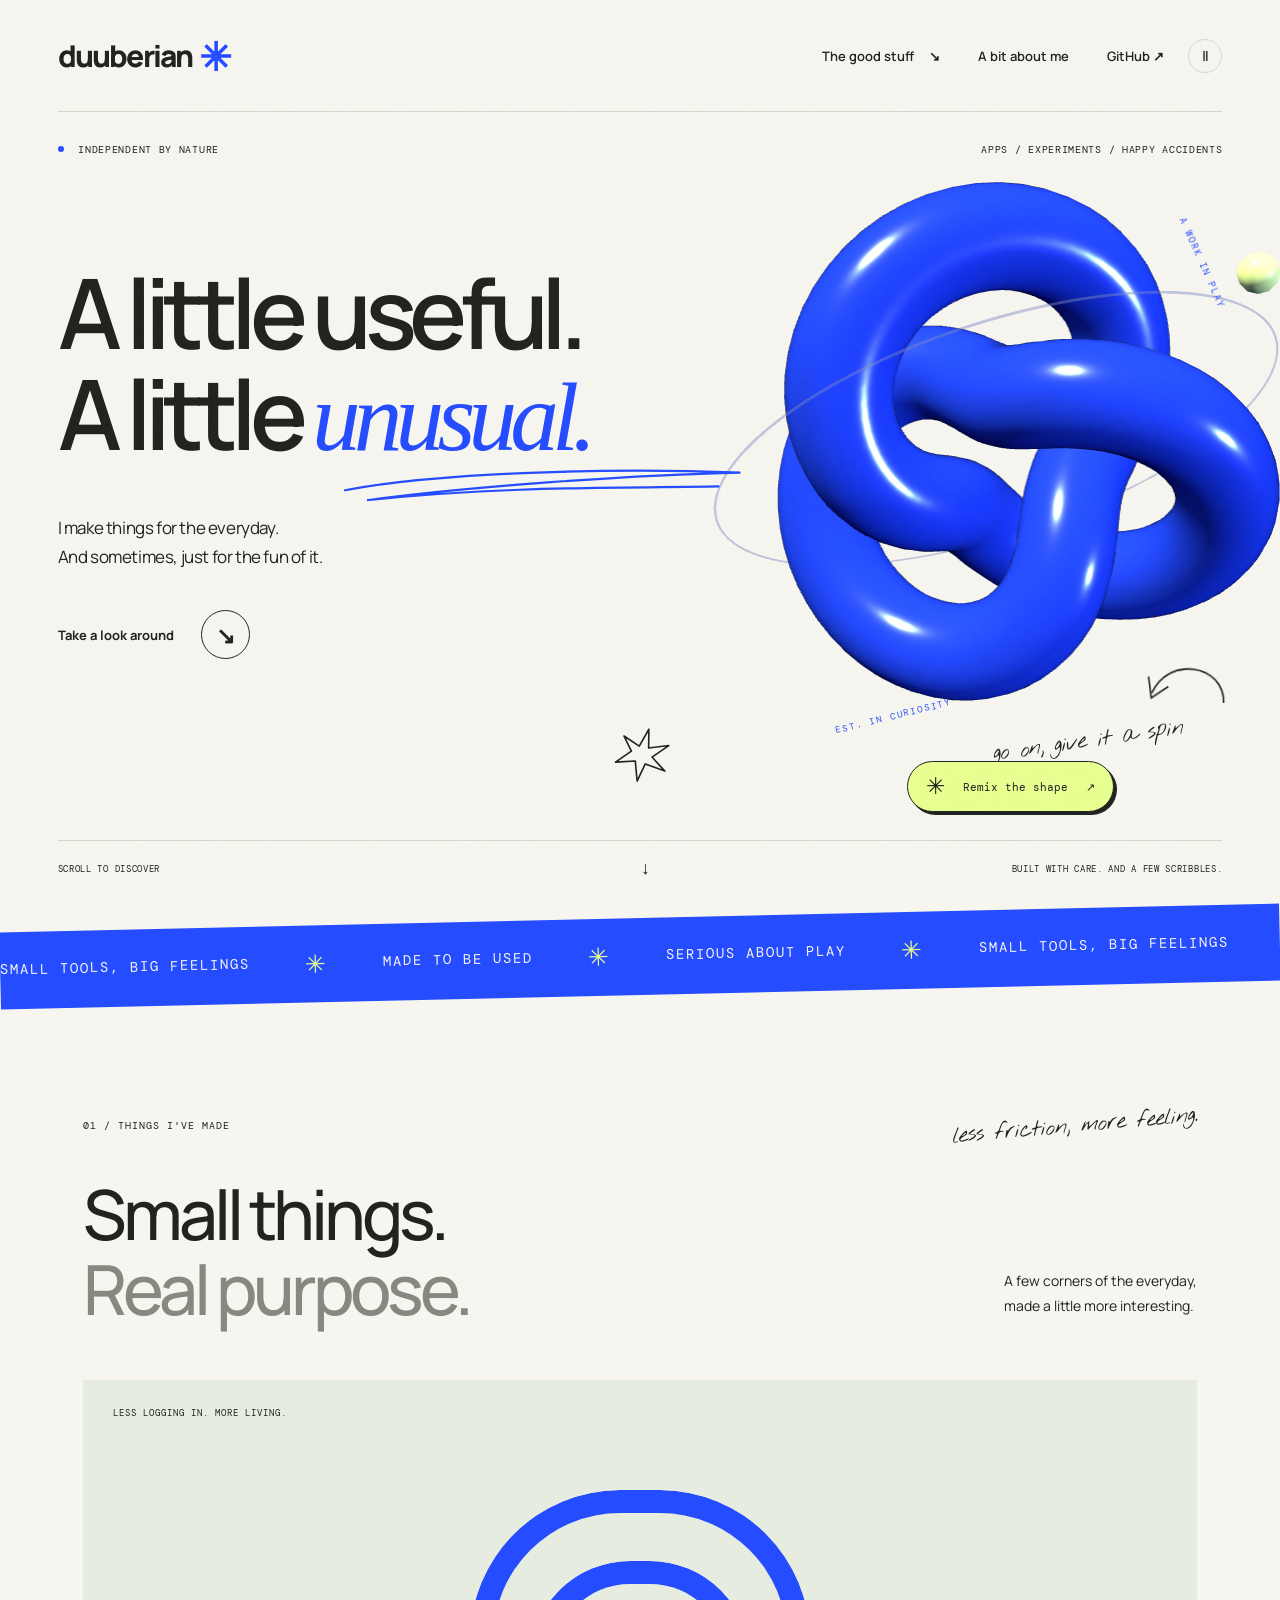
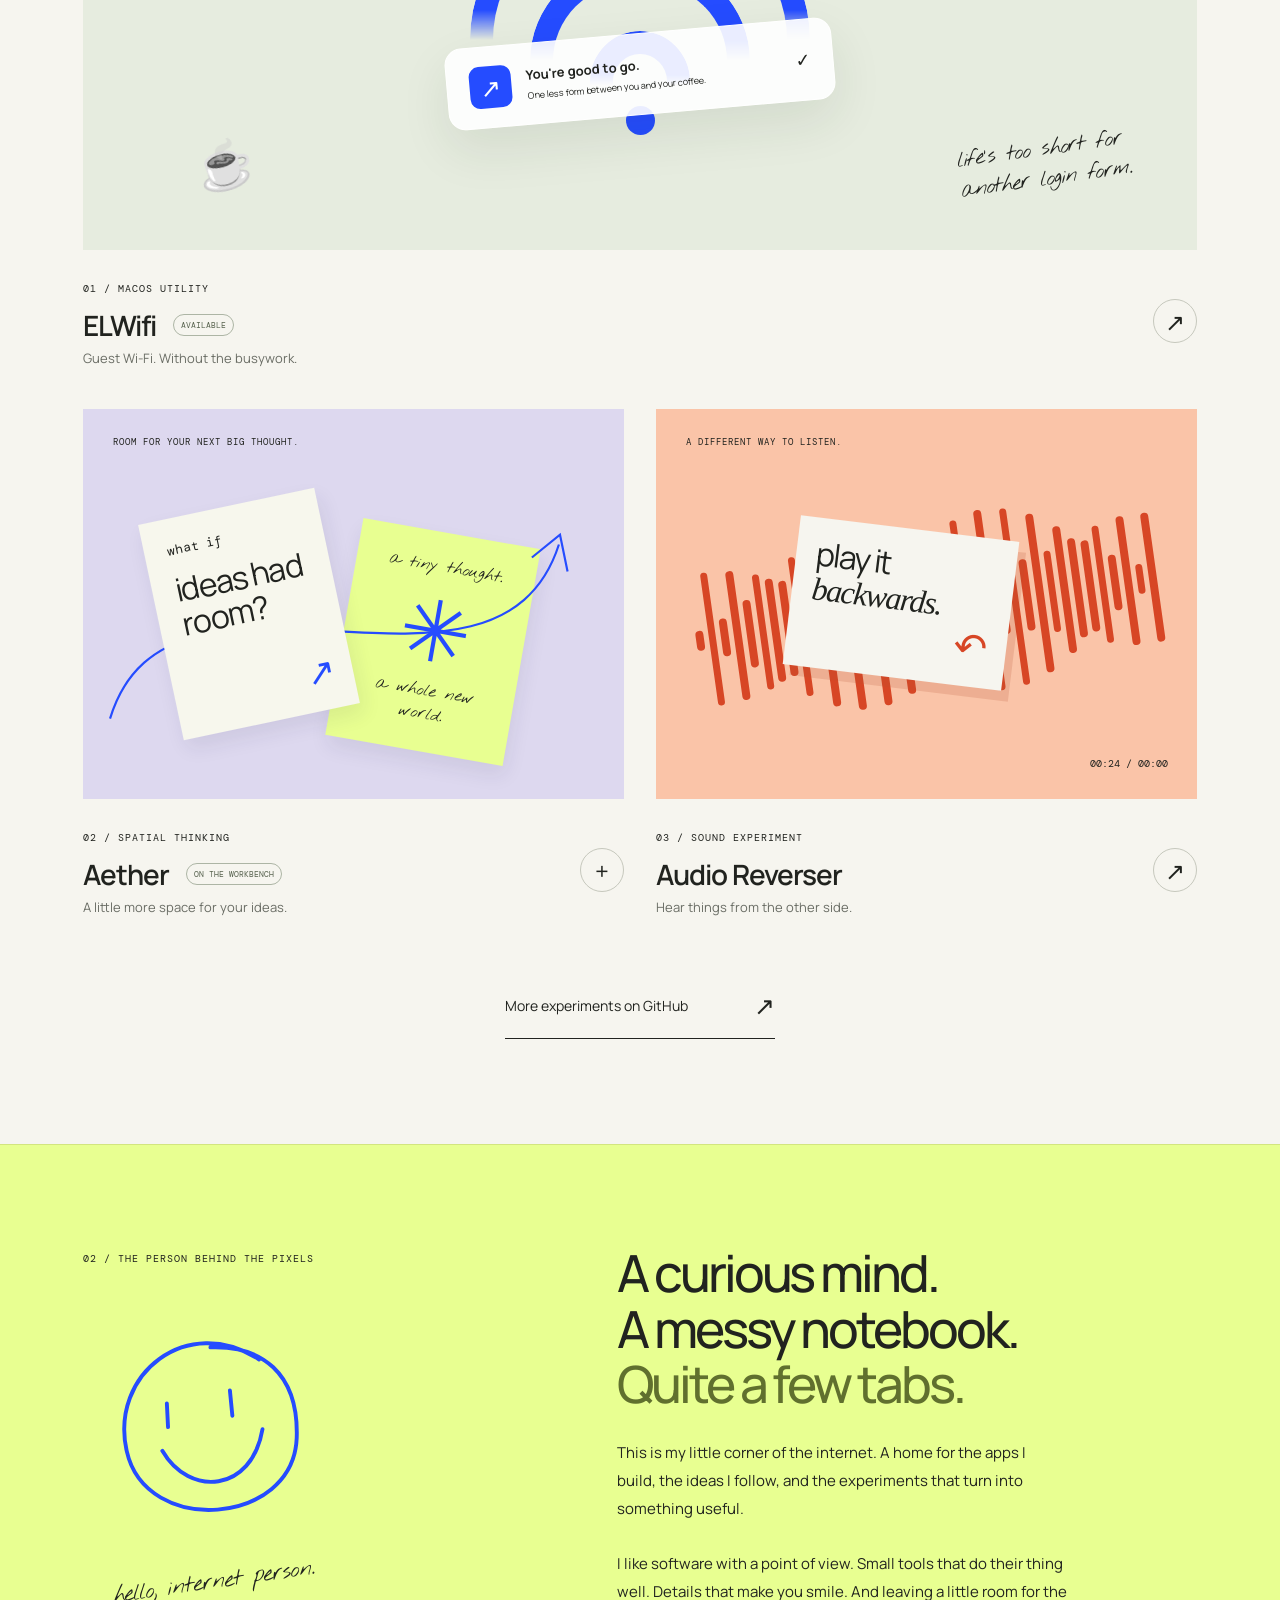
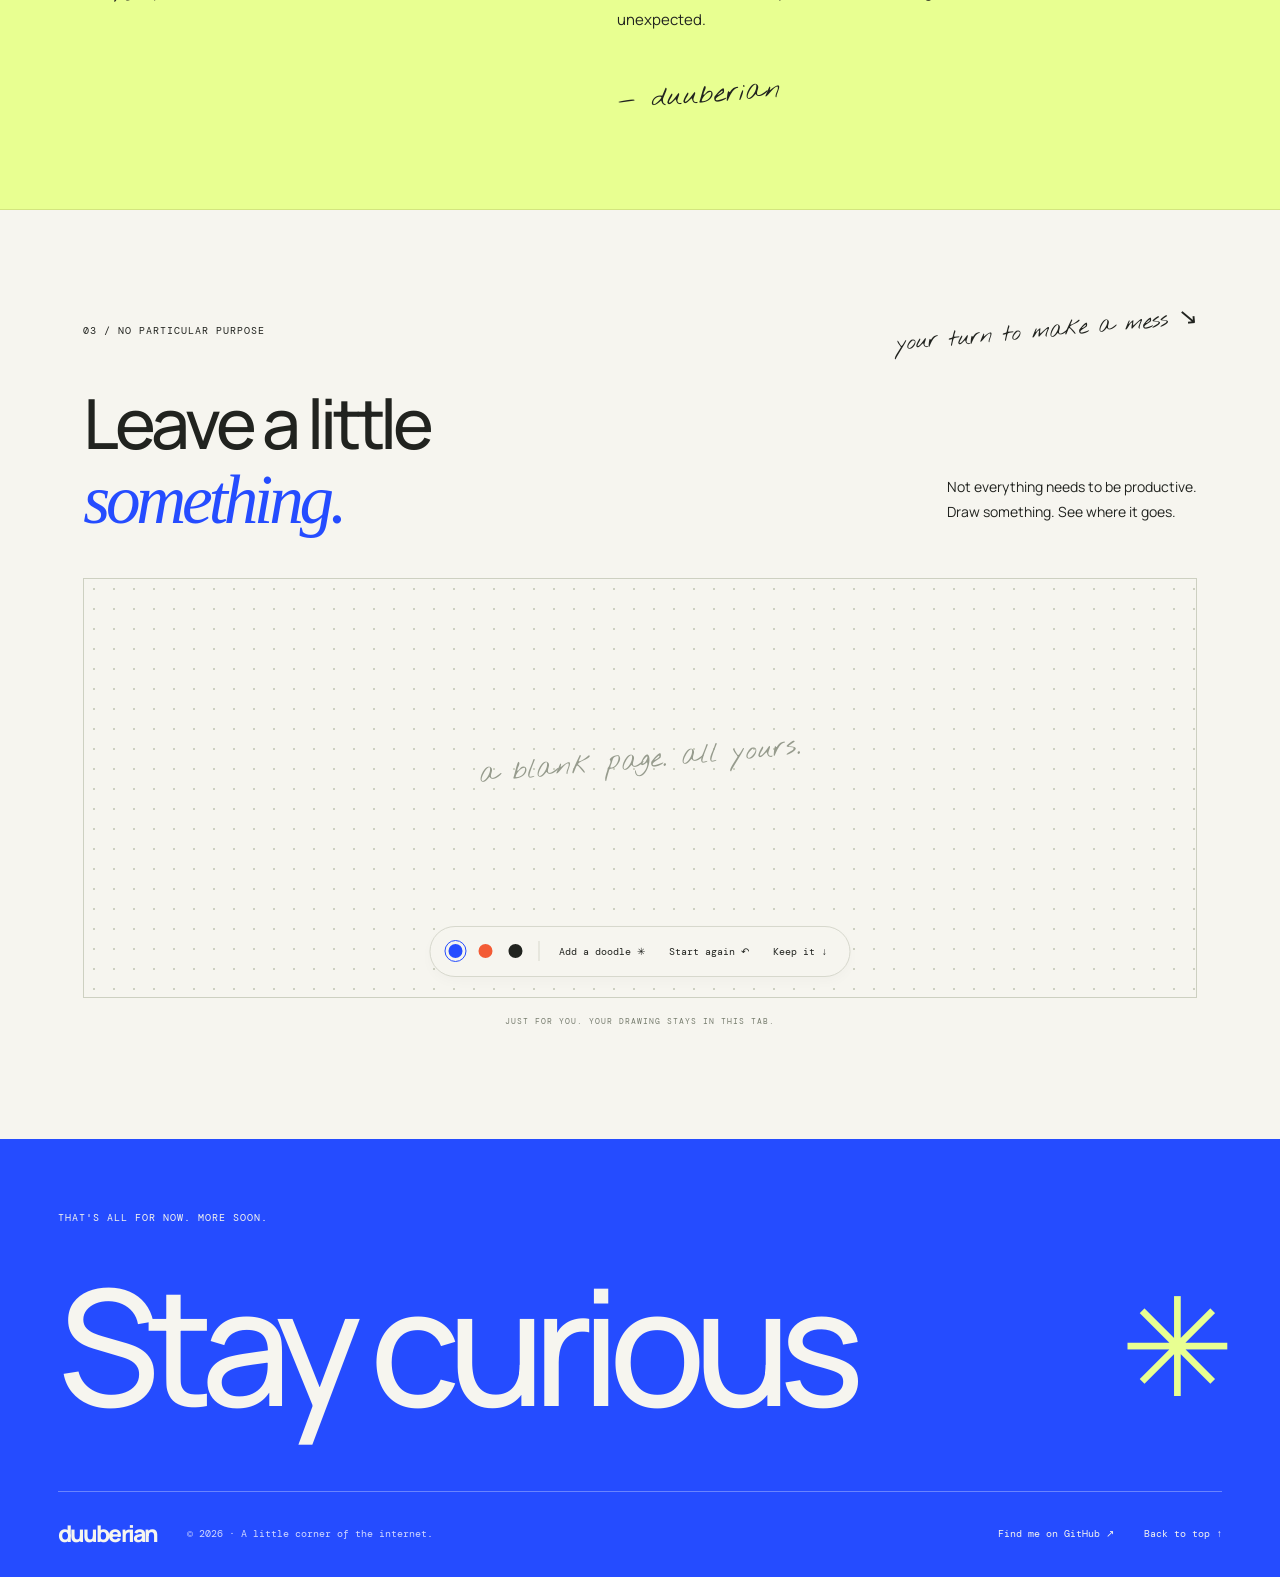
==== index.html @ bf0b6a43 "Launch independent duuberian.com website and preserve ELWifi downloads" ====
<!doctype html>
<html lang="en">
  <head>
    <meta charset="utf-8" />
    <meta name="viewport" content="width=device-width, initial-scale=1" />
    <title>duuberian — A little useful. A little unusual.</title>
    <meta
      name="description"
      content="Independent apps, curious experiments, and little things made with a lot of care. Welcome to duuberian's corner of the internet."
    />
    <meta name="theme-color" content="#254cff" />
    <link rel="canonical" href="https://duuberian.com/" />
    <meta
      property="og:title"
      content="duuberian — A little useful. A little unusual."
    />
    <meta
      property="og:description"
      content="Independent apps. Curious experiments. A healthy amount of play."
    />
    <meta property="og:type" content="website" />
    <link rel="icon" href="/home-assets/favicon.svg" type="image/svg+xml" />
    <link rel="preconnect" href="https://fonts.googleapis.com" />
    <link rel="preconnect" href="https://fonts.gstatic.com" crossorigin />
    <link
      href="https://fonts.googleapis.com/css2?family=DM+Mono:wght@400;500&family=Manrope:wght@400;500;600;700;800&family=Nothing+You+Could+Do&display=swap"
      rel="stylesheet"
    />
    <link rel="stylesheet" href="/home-assets/style.css" />
    <script defer src="/home-assets/vendor/gsap.min.js"></script>
    <script defer src="/home-assets/main.js"></script>
  </head>
  <body>
    <a class="skip" href="#main">Skip to content</a>
    <header class="header">
      <a class="wordmark" href="#top" aria-label="duuberian home"
        >duuberian<span class="logo-spark">✳</span></a
      >
      <nav aria-label="Main navigation">
        <a href="#work">The good stuff <span>↘</span></a
        ><a href="#about">A bit about me</a
        ><a class="nav-github" href="https://github.com/duuberian">GitHub ↗</a>
      </nav>
      <button
        class="motion-toggle"
        aria-pressed="false"
        aria-label="Pause animations"
      >
        Ⅱ
      </button>
    </header>
    <main id="main">
      <section class="hero" id="top">
        <div class="hero-meta">
          <span><i></i> INDEPENDENT BY NATURE</span
          ><span>APPS / EXPERIMENTS / HAPPY ACCIDENTS</span>
        </div>
        <div class="hero-copy">
          <h1>
            <span>A little useful.</span><br /><span
              >A little <em>unusual.</em></span
            >
          </h1>
          <svg class="underline" viewBox="0 0 540 50" aria-hidden="true">
            <path
              d="M9 22C124 4 339 4 522 17 382 15 168 23 37 36 205 24 348 31 493 34"
            />
          </svg>
          <p>
            I make things for the everyday.<br />And sometimes, just for the fun
            of it.
          </p>
          <a class="round-link" href="#work"
            ><span>Take a look around</span><b>↘</b></a
          >
        </div>
        <div
          class="sculpture"
          id="sculpture"
          aria-label="Interactive abstract blue sculpture"
        >
          <div class="sculpture-fallback" aria-hidden="true">✳</div>
          <span class="orbit-label orbit-label-a">A WORK IN PLAY</span
          ><span class="orbit-label orbit-label-b">EST. IN CURIOSITY</span>
        </div>
        <div class="hand-note hero-note">
          go on, give it a spin<svg viewBox="0 0 100 65" aria-hidden="true">
            <path d="M3 5c-4 48 66 63 89 17M71 29l22-13 2 27" />
          </svg>
        </div>
        <button class="remix" id="remix" disabled>
          <span>✳</span> Remix the shape <span>↗</span>
        </button>
        <div class="hero-bottom">
          <span>SCROLL TO DISCOVER</span><span class="tiny-arrow">↓</span
          ><span>BUILT WITH CARE. AND A FEW SCRIBBLES.</span>
        </div>
        <svg class="hero-star doodle" viewBox="0 0 80 80" aria-hidden="true">
          <path
            d="m40 5 5 25 26-9-19 20 21 15-28-4-6 25-8-26L5 58l18-19L9 21l23 9Z"
          />
        </svg>
      </section>
      <div class="ticker" aria-hidden="true">
        <div>
          SMALL TOOLS, BIG FEELINGS <span>✳</span> MADE TO BE USED
          <span>✳</span> SERIOUS ABOUT PLAY <span>✳</span> SMALL TOOLS, BIG
          FEELINGS <span>✳</span> MADE TO BE USED <span>✳</span> SERIOUS ABOUT
          PLAY <span>✳</span>
        </div>
      </div>
      <section class="work section" id="work">
        <div class="section-top">
          <span class="eyebrow">01 / THINGS I'VE MADE</span
          ><span class="hand-note">less friction, more feeling.</span>
        </div>
        <div class="section-heading">
          <h2>Small things.<br /><span>Real purpose.</span></h2>
          <p>
            A few corners of the everyday,<br />made a little more interesting.
          </p>
        </div>
        <a class="project featured" href="/elwifi/"
          ><div class="project-art wifi-art">
            <span class="art-label">LESS LOGGING IN. MORE LIVING.</span>
            <div class="wifi-rings"><i></i><i></i><i></i><b></b></div>
            <div class="wifi-toast">
              <span class="wifi-icon">↗</span>
              <div>
                <strong>You're good to go.</strong
                ><small>One less form between you and your coffee.</small>
              </div>
              <span>✓</span>
            </div>
            <span class="hand-note wifi-note"
              >life's too short for<br />another login form.</span
            >
            <div class="coffee-doodle" aria-hidden="true">☕</div>
          </div>
          <div class="project-info">
            <div>
              <span class="eyebrow">01 / MACOS UTILITY</span>
              <h3>ELWifi<span class="project-tag">AVAILABLE</span></h3>
              <p>Guest Wi-Fi. Without the busywork.</p>
            </div>
            <span class="project-arrow">↗</span>
          </div></a
        >
        <div class="project-grid">
          <button
            class="project project-preview"
            data-project="aether"
            aria-label="Preview Aether"
            aria-haspopup="dialog"
          >
            <div class="project-art aether-art">
              <span class="art-label">ROOM FOR YOUR NEXT BIG THOUGHT.</span>
              <div class="note note-one">
                what if<br /><strong>ideas had<br />room?</strong
                ><span>↗</span>
              </div>
              <div class="note note-two">
                a tiny thought.<br /><span class="note-star">✳</span><br />a
                whole new world.
              </div>
              <svg class="aether-line" viewBox="0 0 500 300" aria-hidden="true">
                <path d="M25 256C80 75 382 275 440 95m-25 12 26-21 7 34" />
              </svg>
            </div>
            <div class="project-info">
              <div>
                <span class="eyebrow">02 / SPATIAL THINKING</span>
                <h3>Aether<span class="project-tag">ON THE WORKBENCH</span></h3>
                <p>A little more space for your ideas.</p>
              </div>
              <span class="project-arrow">+</span>
            </div>
          </button>
          <a
            class="project"
            href="https://github.com/duuberian/ELReverser"
            aria-label="Explore Audio Reverser on GitHub"
            ><div class="project-art audio-art">
              <span class="art-label">A DIFFERENT WAY TO LISTEN.</span>
              <div class="wave" aria-hidden="true"></div>
              <div class="audio-sticker">
                play it<br /><em>backwards.</em><span>↶</span>
              </div>
              <span class="audio-time">00:24 / 00:00</span>
            </div>
            <div class="project-info">
              <div>
                <span class="eyebrow">03 / SOUND EXPERIMENT</span>
                <h3>Audio Reverser</h3>
                <p>Hear things from the other side.</p>
              </div>
              <span class="project-arrow">↗</span>
            </div></a
          >
        </div>
        <a class="text-link" href="https://github.com/duuberian"
          >More experiments on GitHub <span>↗</span></a
        >
      </section>
      <section class="about section" id="about">
        <div class="about-left">
          <span class="eyebrow">02 / THE PERSON BEHIND THE PIXELS</span>
          <div class="smiley" aria-hidden="true">
            <svg viewBox="0 0 200 200">
              <path
                d="M162 38C98-22 8 26 12 107c4 90 155 105 174 17 14-66-20-100-71-107M61 66l-3 24m69-26-2 26M48 113c19 52 83 58 105-4"
              />
            </svg>
          </div>
          <span class="hand-note">hello, internet person.</span>
        </div>
        <div class="about-copy">
          <h2>
            A curious mind.<br />A messy notebook.<br /><span
              >Quite a few tabs.</span
            >
          </h2>
          <p>
            This is my little corner of the internet. A home for the apps I
            build, the ideas I follow, and the experiments that turn into
            something useful.
          </p>
          <p>
            I like software with a point of view. Small tools that do their
            thing well. Details that make you smile. And leaving a little room
            for the unexpected.
          </p>
          <span class="signature">— duuberian</span>
        </div>
      </section>
      <section class="playground section" id="playground">
        <div class="section-top">
          <span class="eyebrow">03 / NO PARTICULAR PURPOSE</span
          ><span class="hand-note">your turn to make a mess ↘</span>
        </div>
        <div class="playground-heading">
          <h2>Leave a little<br /><em>something.</em></h2>
          <p>
            Not everything needs to be productive.<br />Draw something. See
            where it goes.
          </p>
        </div>
        <div class="drawing-board">
          <canvas
            id="drawing"
            aria-label="Drawing playground. Use a pointer to draw, or use the Add a doodle button."
          ></canvas
          ><span class="drawing-hint" id="drawing-hint"
            >a blank page. all yours.</span
          >
          <div class="drawing-tools" role="group" aria-label="Drawing tools">
            <button
              class="swatch active"
              data-color="#254cff"
              aria-label="Blue ink"
              aria-pressed="true"
              style="--swatch: #254cff"
            ></button
            ><button
              class="swatch"
              data-color="#f35b35"
              aria-label="Orange ink"
              aria-pressed="false"
              style="--swatch: #f35b35"
            ></button
            ><button
              class="swatch"
              data-color="#21231f"
              aria-label="Black ink"
              aria-pressed="false"
              style="--swatch: #21231f"
            ></button
            ><span></span><button id="add-doodle">Add a doodle ✳</button
            ><button id="clear-drawing">Start again ↶</button
            ><button id="save-drawing">Keep it ↓</button>
          </div>
        </div>
        <p class="playground-foot">
          JUST FOR YOU. YOUR DRAWING STAYS IN THIS TAB.
        </p>
        <p class="sr-only" id="drawing-status" role="status"></p>
      </section>
      <footer class="footer">
        <div>
          <span class="eyebrow">THAT'S ALL FOR NOW. MORE SOON.</span>
          <h2>Stay curious<span>✳</span></h2>
        </div>
        <div class="footer-bottom">
          <a class="wordmark" href="#top">duuberian</a
          ><span>© 2026 · A little corner of the internet.</span
          ><a href="https://github.com/duuberian">Find me on GitHub ↗</a
          ><a href="#top">Back to top ↑</a>
        </div>
      </footer>
    </main>
    <dialog id="project-dialog" aria-labelledby="dialog-title">
      <button class="dialog-close" aria-label="Close project preview">×</button
      ><span class="eyebrow">FROM THE WORKBENCH / PROJECT PREVIEW</span>
      <h2 id="dialog-title"></h2>
      <p id="dialog-copy"></p>
      <p class="dialog-note">
        An independent project in the collection. A public download isn't
        available here yet.
      </p>
      <button class="dialog-done">Back to exploring ↗</button>
    </dialog>
  </body>
</html>
---- home-assets/style.css ----
:root {
  --paper: #f6f5ef;
  --ink: #21231f;
  --blue: #254cff;
  --lime: #e8ff91;
  --line: #d7d8cd;
  --mono: "DM Mono", monospace;
  --hand: "Nothing You Could Do", cursive;
}
* {
  box-sizing: border-box;
}
html {
  scroll-behavior: smooth;
  scroll-padding-top: 30px;
}
body {
  margin: 0;
  background: var(--paper);
  color: var(--ink);
  font-family: Manrope, sans-serif;
  -webkit-font-smoothing: antialiased;
}
body:after {
  content: "";
  position: fixed;
  inset: 0;
  pointer-events: none;
  z-index: 20;
  opacity: 0.035;
  background-image: url("data:image/svg+xml,%3Csvg viewBox='0 0 180 180' xmlns='http://www.w3.org/2000/svg'%3E%3Cfilter id='n'%3E%3CfeTurbulence type='fractalNoise' baseFrequency='.85' numOctaves='3' stitchTiles='stitch'/%3E%3C/filter%3E%3Crect width='100%25' height='100%25' opacity='.5' filter='url(%23n)'/%3E%3C/svg%3E");
}
a {
  color: inherit;
  text-decoration: none;
}
button {
  font: inherit;
  color: inherit;
  cursor: pointer;
}
button:disabled {
  cursor: default;
  opacity: 0.45;
}
a,
button {
  -webkit-tap-highlight-color: transparent;
}
button:focus-visible,
a:focus-visible {
  outline: 3px solid #f35b35;
  outline-offset: 6px;
}
::selection {
  background: var(--lime);
  color: var(--ink);
}
.header {
  height: 112px;
  margin: 0 4.5%;
  display: flex;
  align-items: center;
  border-bottom: 1px solid var(--line);
  gap: 24px;
}
.wordmark {
  font-size: 30px;
  font-weight: 800;
  letter-spacing: -1.8px;
  display: flex;
  align-items: center;
  gap: 7px;
}
.logo-spark {
  color: var(--blue);
  font-size: 39px;
}
.header nav {
  display: flex;
  margin-left: auto;
  gap: 38px;
  align-items: center;
  font-size: 13px;
  font-weight: 600;
}
.header nav a {
  position: relative;
}
.header nav a:after {
  content: "";
  position: absolute;
  bottom: -6px;
  left: 0;
  width: 100%;
  height: 2px;
  background: var(--blue);
  transform: scaleX(0);
  transform-origin: left;
  transition: transform 0.2s;
}
.header nav a:hover:after {
  transform: scaleX(1);
}
.header nav span {
  margin-left: 12px;
}
.motion-toggle {
  border: 1px solid var(--line);
  border-radius: 50%;
  background: none;
  width: 34px;
  height: 34px;
  flex-shrink: 0;
  font: 14px var(--mono);
}
.hero {
  min-height: 760px;
  height: calc(100svh - 112px);
  max-height: 1020px;
  position: relative;
  padding: 31px 4.5% 0;
  overflow: hidden;
}
.hero-meta,
.hero-bottom {
  font: 10px var(--mono);
  letter-spacing: 0.7px;
  display: flex;
  justify-content: space-between;
}
.hero-meta i {
  display: inline-block;
  background: var(--blue);
  width: 6px;
  height: 6px;
  border-radius: 50%;
  margin: 0 8px 1px 0;
}
.hero-copy {
  position: relative;
  z-index: 2;
  padding-top: 105px;
  pointer-events: none;
  width: 73%;
}
.hero-copy h1 {
  font-size: clamp(64px, 7.6vw, 120px);
  line-height: 1.04;
  font-weight: 600;
  letter-spacing: -0.075em;
  margin: 0;
  white-space: nowrap;
}
.hero-copy h1 em {
  font-family: Georgia, serif;
  font-weight: 400;
  color: var(--blue);
  letter-spacing: -0.07em;
}
.hero-copy p {
  font-size: 17px;
  line-height: 1.7;
  margin-top: 46px;
  letter-spacing: -0.4px;
}
.underline {
  position: absolute;
  width: 49%;
  height: 45px;
  top: calc(105px + 15.8vw);
  left: 33%;
  stroke: var(--blue);
  stroke-width: 2.8;
  fill: none;
  stroke-linecap: round;
  transform: rotate(-2deg);
}
.round-link {
  display: inline-flex;
  align-items: center;
  gap: 27px;
  margin-top: 21px;
  font-size: 13px;
  font-weight: 700;
  pointer-events: auto;
}
.round-link b {
  width: 49px;
  height: 49px;
  border: 1px solid var(--ink);
  border-radius: 50%;
  display: grid;
  place-items: center;
  font-size: 23px;
  transition:
    background 0.25s,
    transform 0.25s;
}
.round-link:hover b {
  background: var(--lime);
  transform: rotate(45deg);
}
.sculpture {
  position: absolute;
  width: 47%;
  height: 610px;
  right: -2%;
  top: 40px;
  touch-action: pan-y;
  cursor: grab;
}
.sculpture:active {
  cursor: grabbing;
}
.sculpture canvas {
  width: 100%;
  height: 100%;
  position: relative;
  z-index: 1;
  touch-action: pan-y;
}
.sculpture-fallback {
  position: absolute;
  inset: 0;
  display: grid;
  place-items: center;
  font-size: 430px;
  line-height: 1;
  color: var(--blue);
  transform: rotate(-15deg);
  text-shadow: 10px 18px 0 #1734b8;
}
.sculpture.ready .sculpture-fallback {
  display: none;
}
.orbit-label {
  position: absolute;
  font: 9px var(--mono);
  letter-spacing: 2px;
  color: var(--blue);
  z-index: 2;
  pointer-events: none;
}
.orbit-label-a {
  top: 105px;
  right: 55px;
  transform: rotate(66deg);
}
.orbit-label-b {
  bottom: 40px;
  left: 130px;
  transform: rotate(-14deg);
}
.hand-note {
  font: 23px var(--hand);
  letter-spacing: -1px;
}
.hero-note {
  position: absolute;
  right: 7.5%;
  bottom: 144px;
  transform: rotate(-8deg);
  z-index: 3;
  pointer-events: none;
}
.hero-note svg {
  width: 80px;
  position: absolute;
  right: -48px;
  top: -54px;
  fill: none;
  stroke: var(--ink);
  stroke-width: 2;
  transform: rotate(185deg);
}
.remix {
  position: absolute;
  right: 13%;
  bottom: 88px;
  z-index: 3;
  background: var(--lime);
  border: 1px solid var(--ink);
  border-radius: 50px;
  padding: 13px 18px;
  display: flex;
  gap: 18px;
  align-items: center;
  font: 11px var(--mono);
  transition: transform 0.2s;
  box-shadow: 3px 3px 0 var(--ink);
}
.remix:hover {
  transform: translate(-2px, -2px);
}
.remix span:first-child {
  font-size: 23px;
  line-height: 1;
}
.hero-bottom {
  position: absolute;
  bottom: 25px;
  left: 4.5%;
  right: 4.5%;
  border-top: 1px solid var(--line);
  padding-top: 22px;
  font-size: 9px;
}
.tiny-arrow {
  position: absolute;
  left: 50%;
  font-size: 18px;
  top: 15px;
}
.doodle {
  fill: none;
  stroke: var(--ink);
  stroke-width: 2.2;
  stroke-linejoin: round;
}
.hero-star {
  width: 59px;
  position: absolute;
  left: 48%;
  bottom: 116px;
  transform: rotate(12deg);
}
.ticker {
  background: var(--blue);
  color: var(--paper);
  padding: 22px 0;
  overflow: hidden;
  transform: rotate(-1.3deg);
  margin: 18px 0 10px;
  width: 100%;
}
.ticker > div {
  width: max-content;
  font: 14px var(--mono);
  letter-spacing: 2px;
  animation: marquee 38s linear infinite;
}
.ticker span {
  color: var(--lime);
  font-size: 25px;
  vertical-align: middle;
  padding: 0 45px;
}
@keyframes marquee {
  to {
    transform: translateX(-50%);
  }
}
.section {
  padding: 105px 6.5%;
}
.section-top {
  display: flex;
  align-items: center;
  justify-content: space-between;
}
.eyebrow {
  font: 10px var(--mono);
  letter-spacing: 1px;
}
.section-top .hand-note {
  transform: rotate(-5deg);
}
.section-heading {
  display: flex;
  justify-content: space-between;
  align-items: flex-end;
  margin: 36px 0 54px;
}
h2 {
  font-size: clamp(40px, 5.4vw, 78px);
  line-height: 1.08;
  letter-spacing: -0.06em;
  font-weight: 500;
  margin: 0;
}
.section-heading h2 span {
  color: #878981;
}
.section-heading p {
  font-size: 14px;
  line-height: 1.8;
  margin: 0 0 8px;
}
.project {
  display: block;
}
.project-art {
  height: 390px;
  position: relative;
  overflow: hidden;
  isolation: isolate;
  transition: border-radius 0.4s;
}
.project:hover .project-art {
  border-radius: 22px;
}
.art-label {
  position: absolute;
  top: 27px;
  left: 30px;
  font: 9px var(--mono);
  letter-spacing: 1px;
}
.wifi-art {
  background: #e6ecdf;
  height: 470px;
}
.wifi-rings {
  position: absolute;
  width: 370px;
  height: 270px;
  top: 110px;
  left: calc(50% - 185px);
}
.wifi-rings i {
  position: absolute;
  border: 23px solid var(--blue);
  border-bottom: 0;
  border-radius: 250px 250px 0 0;
  height: 150px;
  width: 340px;
  top: 0;
  left: 15px;
  mask-image: linear-gradient(#000 80%, transparent);
}
.wifi-rings i:nth-child(2) {
  top: 71px;
  width: 220px;
  height: 100px;
  left: 75px;
}
.wifi-rings i:nth-child(3) {
  top: 141px;
  width: 100px;
  height: 55px;
  left: 135px;
}
.wifi-rings b {
  width: 29px;
  height: 29px;
  background: var(--blue);
  border-radius: 50%;
  position: absolute;
  top: 216px;
  left: 171px;
}
.wifi-toast {
  display: flex;
  gap: 15px;
  align-items: center;
  background: rgba(255, 255, 255, 0.9);
  border: 1px solid #fff;
  box-shadow: 0 20px 50px #23312318;
  border-radius: 17px;
  padding: 19px 22px;
  position: absolute;
  left: 50%;
  top: 253px;
  width: 388px;
  transform: translateX(-50%) rotate(-5deg);
  transition: transform 0.5s;
}
.project:hover .wifi-toast {
  transform: translateX(-50%) rotate(2deg) translateY(-10px);
}
.wifi-icon {
  background: var(--blue);
  color: white;
  border-radius: 10px;
  width: 42px;
  height: 42px;
  display: grid;
  place-items: center;
  font-size: 25px;
}
.wifi-toast strong,
.wifi-toast small {
  display: block;
}
.wifi-toast strong {
  font-size: 13px;
}
.wifi-toast small {
  font-size: 9px;
  margin-top: 5px;
}
.wifi-toast > span:last-child {
  margin-left: auto;
  font-size: 18px;
}
.wifi-note {
  position: absolute;
  right: 6%;
  bottom: 56px;
  transform: rotate(-8deg);
  font-size: 22px;
}
.coffee-doodle {
  font-size: 46px;
  position: absolute;
  left: 10%;
  bottom: 55px;
  filter: grayscale(1);
  transform: rotate(-15deg);
}
.project-info {
  display: flex;
  justify-content: space-between;
  align-items: center;
  padding: 25px 0 42px;
}
.project-info h3 {
  font-size: 28px;
  letter-spacing: -1px;
  margin: 9px 0 5px;
  font-weight: 600;
  display: flex;
  gap: 17px;
  align-items: center;
}
.project-info p {
  font-size: 13px;
  color: #6a6d65;
  margin: 0;
}
.project-tag {
  font: 8px var(--mono);
  border: 1px solid #adb5a5;
  border-radius: 30px;
  padding: 5px 7px;
  letter-spacing: 0;
  color: #57624e;
}
.project-arrow {
  border: 1px solid #c6c8bd;
  width: 44px;
  height: 44px;
  border-radius: 50%;
  display: grid;
  place-items: center;
  font-size: 24px;
  transition:
    background 0.2s,
    color 0.2s;
}
.project:hover .project-arrow {
  background: var(--blue);
  color: white;
  border-color: var(--blue);
}
.project-grid {
  display: grid;
  grid-template-columns: 1fr 1fr;
  gap: 32px;
}
.aether-art {
  background: #ddd8ef;
}
.note {
  position: absolute;
  box-shadow: 3px 10px 20px #29204415;
  padding: 23px;
  width: 180px;
  height: 220px;
}
.note-one {
  background: #f7f7ed;
  left: 14%;
  top: 95px;
  transform: rotate(-12deg);
  z-index: 2;
  font: 13px var(--mono);
}
.note-one strong {
  font: 32px Manrope;
  line-height: 1.05;
  letter-spacing: -1.5px;
  display: block;
  margin-top: 16px;
}
.note-one > span {
  position: absolute;
  right: 18px;
  bottom: 15px;
  font-size: 35px;
  color: var(--blue);
}
.note-two {
  background: var(--lime);
  left: 48%;
  top: 123px;
  transform: rotate(10deg);
  font: 17px var(--hand);
  text-align: center;
}
.note-star {
  font: 85px Manrope;
  color: var(--blue);
  line-height: 1.2;
}
.aether-line {
  position: absolute;
  inset: 0;
  width: 100%;
  height: 100%;
  fill: none;
  stroke: var(--blue);
  stroke-width: 2;
}
.audio-art {
  background: #fac4a8;
}
.wave {
  position: absolute;
  inset: 90px 7% 80px;
  display: flex;
  gap: 5px;
  align-items: center;
  transform: rotate(-8deg);
}
.wave i {
  display: block;
  flex: 1;
  background: #d74625;
  border-radius: 20px;
  min-height: 12px;
  transition: transform 0.5s;
}
.project:hover .wave i {
  transform: scaleY(0.6);
}
.audio-sticker {
  position: absolute;
  top: 119px;
  left: 25%;
  background: var(--paper);
  width: 220px;
  padding: 20px;
  font-size: 32px;
  letter-spacing: -1.5px;
  line-height: 1.05;
  transform: rotate(7deg);
  box-shadow: 8px 10px 0 #b3533230;
}
.audio-sticker em {
  font-family: Georgia;
}
.audio-sticker > span {
  display: block;
  text-align: right;
  font-size: 40px;
  color: #d74625;
}
.audio-time {
  position: absolute;
  bottom: 29px;
  right: 29px;
  font: 10px var(--mono);
}
.text-link {
  display: flex;
  align-items: center;
  justify-content: space-between;
  border-bottom: 1px solid var(--ink);
  padding: 15px 0;
  font-size: 14px;
  width: 270px;
  margin: 15px auto 0;
}
.text-link span {
  font-size: 25px;
}
.about {
  background: var(--lime);
  display: grid;
  grid-template-columns: 1fr 1.25fr;
  gap: 70px;
  padding-top: 100px;
  padding-bottom: 110px;
  border-top: 1px solid #d3e57f;
  border-bottom: 1px solid #d3e57f;
}
.smiley {
  width: 195px;
  margin: 65px 0 20px 30px;
  transform: rotate(-10deg);
}
.smiley svg {
  fill: none;
  stroke: var(--blue);
  stroke-width: 4;
  stroke-linecap: round;
  stroke-linejoin: round;
}
.about-left > .hand-note {
  display: block;
  transform: rotate(-8deg);
  padding-left: 28px;
}
.about h2 {
  font-size: clamp(36px, 4vw, 60px);
}
.about h2 span {
  color: #60702e;
}
.about-copy p {
  font-size: 15px;
  line-height: 1.85;
  max-width: 450px;
  margin: 28px 0;
}
.signature {
  font: 28px var(--hand);
  display: block;
  transform: rotate(-4deg);
}
.playground-heading {
  display: flex;
  align-items: end;
  justify-content: space-between;
  margin: 40px 0;
}
.playground-heading h2 em {
  font-family: Georgia;
  font-weight: 400;
  color: var(--blue);
}
.playground-heading p {
  font-size: 14px;
  line-height: 1.8;
}
.drawing-board {
  height: 420px;
  border: 1px solid #cdd0c1;
  background-image: radial-gradient(#cdd0c1 1px, transparent 1px);
  background-size: 20px 20px;
  position: relative;
}
.drawing-board canvas {
  height: 100%;
  width: 100%;
  touch-action: none;
  position: relative;
  z-index: 1;
  cursor: crosshair;
  display: block;
}
.drawing-hint {
  position: absolute;
  top: 39%;
  width: 100%;
  text-align: center;
  font: 28px var(--hand);
  color: #969b8d;
  pointer-events: none;
  transform: rotate(-5deg);
}
.drawing-tools {
  position: absolute;
  bottom: 20px;
  left: 50%;
  transform: translateX(-50%);
  display: flex;
  align-items: center;
  gap: 10px;
  padding: 11px 15px;
  background: var(--paper);
  border: 1px solid var(--line);
  border-radius: 35px;
  z-index: 2;
  white-space: nowrap;
  box-shadow: 0 5px 12px #00000006;
}
.drawing-tools button {
  background: none;
  border: 0;
  font: 10px var(--mono);
  padding: 7px;
}
.drawing-tools > .swatch {
  background: var(--swatch);
  width: 20px;
  height: 20px;
  border-radius: 50%;
  padding: 0;
  border: 3px solid var(--paper);
  outline: 1px solid transparent;
}
.drawing-tools > .swatch.active {
  outline-color: var(--swatch);
}
.drawing-tools > span {
  width: 1px;
  height: 20px;
  background: var(--line);
  margin: 0 3px;
}
.drawing-tools button:hover {
  color: var(--blue);
}
.playground-foot {
  font: 8px var(--mono);
  letter-spacing: 1px;
  text-align: center;
  margin-top: 18px;
  color: #777d6f;
}
.footer {
  background: var(--blue);
  color: var(--paper);
  padding: 65px 4.5% 28px;
  overflow: hidden;
}
.footer h2 {
  font-size: clamp(64px, 12.6vw, 195px);
  letter-spacing: -0.075em;
  line-height: 1.2;
  margin: 22px 0 50px;
  display: flex;
  align-items: center;
  justify-content: space-between;
  white-space: nowrap;
}
.footer h2 > span {
  font-family: Manrope;
  color: var(--lime);
  font-size: 0.85em;
}
.footer-bottom {
  display: flex;
  align-items: center;
  gap: 30px;
  border-top: 1px solid #ffffff50;
  padding-top: 25px;
  font: 10px var(--mono);
}
.footer-bottom > span {
  margin-right: auto;
  color: #d1d8ff;
}
.footer-bottom .wordmark {
  font-family: Manrope;
  font-size: 23px;
}
.sr-only {
  position: absolute;
  width: 1px;
  height: 1px;
  overflow: hidden;
  clip: rect(0, 0, 0, 0);
}
.skip {
  position: fixed;
  top: -80px;
  left: 20px;
  background: var(--lime);
  padding: 15px;
  z-index: 50;
}
.skip:focus {
  top: 15px;
}
body.paused *,
body.paused *:before,
body.paused *:after {
  animation-play-state: paused !important;
}
body.paused {
  scroll-behavior: auto;
}
@media (min-width: 1600px) {
  .underline {
    top: 350px;
  }
  .hero-copy {
    padding-top: 145px;
  }
  .sculpture {
    height: 700px;
  }
  .hero-note {
    bottom: 140px;
  }
}
@media (max-width: 1000px) {
  .hero {
    min-height: 740px;
  }
  .hero-copy {
    padding-top: 110px;
  }
  .hero-copy h1 {
    font-size: 8vw;
  }
  .sculpture {
    width: 54%;
    right: -10%;
    top: 75px;
  }
  .hero-note {
    right: 6%;
  }
  .orbit-label {
    display: none;
  }
  .underline {
    top: calc(110px + 17vw);
    left: 34%;
    width: 53%;
  }
  .hero-copy p {
    margin-top: 40px;
  }
  .wifi-note {
    right: 4%;
    font-size: 18px;
  }
  .note {
    width: 150px;
    height: 200px;
  }
  .note-one {
    left: 9%;
  }
  .note-two {
    left: 45%;
  }
  .audio-sticker {
    left: 15%;
    width: 200px;
  }
  .about {
    gap: 30px;
  }
  .footer-bottom {
    gap: 18px;
  }
}
@media (max-width: 700px) {
  .header {
    height: 83px;
    margin: 0 6%;
    gap: 15px;
  }
  .wordmark {
    font-size: 25px;
  }
  .logo-spark {
    font-size: 31px;
  }
  .header nav {
    gap: 15px;
    font-size: 10px;
  }
  .header nav a:nth-child(2),
  .nav-github {
    display: none;
  }
  .header nav span {
    margin-left: 2px;
  }
  .motion-toggle {
    width: 30px;
    height: 30px;
  }
  .hero {
    height: auto;
    min-height: 970px;
    padding: 24px 6% 0;
  }
  .hero-meta {
    font-size: 8px;
  }
  .hero-meta > span:last-child {
    display: none;
  }
  .hero-copy {
    width: 100%;
    padding-top: 53px;
  }
  .hero-copy h1 {
    font-size: 11.8vw;
    line-height: 1.13;
  }
  .hero-copy p {
    font-size: 14px;
    margin-top: 28px;
  }
  .underline {
    top: calc(53px + 26vw);
    left: 30%;
    width: 64%;
    height: 30px;
  }
  .round-link {
    margin-top: 10px;
    font-size: 12px;
    gap: 22px;
  }
  .round-link b {
    width: 40px;
    height: 40px;
  }
  .sculpture {
    top: 380px;
    height: 430px;
    width: 100%;
    right: 0;
  }
  .sculpture-fallback {
    font-size: 330px;
  }
  .hero-note {
    bottom: 133px;
    right: 14%;
    font-size: 18px;
  }
  .hero-note svg {
    width: 56px;
    right: -25px;
    top: -44px;
  }
  .remix {
    bottom: 81px;
    right: calc(50% - 103px);
    font-size: 10px;
    padding: 11px 14px;
  }
  .hero-bottom {
    font-size: 8px;
    left: 6%;
    right: 6%;
    bottom: 23px;
  }
  .hero-bottom > span:last-child {
    display: none;
  }
  .tiny-arrow {
    left: auto;
    right: 0;
  }
  .hero-star {
    left: 10%;
    bottom: 130px;
    width: 40px;
  }
  .ticker {
    padding: 16px 0;
    margin-top: 0;
  }
  .ticker > div {
    font-size: 11px;
  }
  .ticker span {
    padding: 0 25px;
  }
  .section {
    padding: 66px 6%;
  }
  .section-top .hand-note {
    font-size: 17px;
    max-width: 150px;
    text-align: right;
  }
  .eyebrow {
    font-size: 8px;
    letter-spacing: 0.7px;
  }
  .section-heading {
    margin: 30px 0;
    display: block;
  }
  .section-heading h2 {
    font-size: 46px;
  }
  .section-heading p {
    margin-top: 22px;
    font-size: 13px;
  }
  .project-art,
  .wifi-art {
    height: 330px;
  }
  .wifi-rings {
    transform: scale(0.72);
    transform-origin: top center;
    top: 65px;
  }
  .wifi-toast {
    top: 180px;
    width: 280px;
    padding: 13px 12px;
    gap: 9px;
  }
  .wifi-toast strong {
    font-size: 11px;
  }
  .wifi-toast small {
    font-size: 7px;
  }
  .wifi-icon {
    width: 30px;
    height: 30px;
    font-size: 18px;
  }
  .wifi-note {
    right: 7%;
    bottom: 25px;
    font-size: 16px;
  }
  .coffee-doodle {
    font-size: 30px;
    bottom: 30px;
  }
  .art-label {
    top: 22px;
    left: 20px;
    font-size: 7px;
  }
  .project-info {
    padding: 20px 0 35px;
  }
  .project-info h3 {
    font-size: 25px;
  }
  .project-info p {
    font-size: 12px;
  }
  .project-grid {
    grid-template-columns: 1fr;
    gap: 8px;
  }
  .note {
    width: 150px;
    height: 200px;
  }
  .note-one {
    top: 75px;
    left: 16%;
  }
  .note-two {
    top: 98px;
    left: 47%;
  }
  .audio-sticker {
    top: 85px;
    left: 28%;
    width: 190px;
  }
  .about {
    grid-template-columns: 1fr;
    gap: 30px;
  }
  .about-left {
    display: grid;
    grid-template-columns: 100px 1fr;
    align-items: center;
  }
  .about-left > .eyebrow {
    grid-column: 1/-1;
  }
  .smiley {
    width: 90px;
    margin: 28px 0 0;
  }
  .about-left > .hand-note {
    font-size: 20px;
    padding-left: 16px;
  }
  .about h2 {
    font-size: 38px;
  }
  .about-copy p {
    font-size: 14px;
    margin: 23px 0;
  }
  .playground-heading {
    display: block;
    margin: 30px 0;
  }
  .playground-heading h2 {
    font-size: 46px;
  }
  .playground-heading p {
    margin-top: 22px;
    font-size: 13px;
  }
  .drawing-board {
    height: 390px;
  }
  .drawing-tools {
    width: calc(100% - 20px);
    justify-content: center;
    gap: 6px;
    flex-wrap: wrap;
    border-radius: 20px;
    padding: 12px 8px;
    bottom: 10px;
  }
  .drawing-tools button {
    font-size: 9px;
    padding: 6px 3px;
  }
  .drawing-tools > span {
    display: none;
  }
  .drawing-tools > .swatch {
    width: 22px;
    height: 22px;
  }
  .drawing-hint {
    font-size: 23px;
  }
  .footer {
    padding: 45px 6% 25px;
  }
  .footer h2 {
    font-size: 13vw;
    margin: 27px 0 30px;
  }
  .footer-bottom {
    flex-wrap: wrap;
    justify-content: space-between;
    gap: 22px 10px;
    font-size: 8px;
  }
  .footer-bottom > .wordmark {
    font-size: 23px;
  }
  .footer-bottom > span {
    width: 60%;
    margin: 0;
    text-align: right;
    font-size: 8px;
  }
  .footer-bottom > a:last-child {
    margin-left: auto;
  }
}
@media (max-width: 370px) {
  .hero {
    min-height: 900px;
  }
  .sculpture {
    top: 350px;
    height: 400px;
  }
  .header nav {
    font-size: 9px;
  }
  .header {
    gap: 10px;
  }
  .drawing-tools button {
    font-size: 8px;
  }
  .audio-sticker {
    left: 20%;
  }
  .note-one {
    left: 8%;
  }
  .note-two {
    left: 43%;
  }
}
@media (prefers-reduced-motion: reduce) {
  html {
    scroll-behavior: auto;
  }
  *,
  *:before,
  *:after {
    animation: none !important;
    transition: none !important;
  }
}
body {
  overflow-x: clip;
}
button.project {
  border: 0;
  padding: 0;
  background: none;
  width: 100%;
  text-align: left;
}
.project-preview .project-info {
  width: 100%;
}
dialog {
  border: 1px solid var(--ink);
  background: var(--paper);
  color: var(--ink);
  padding: 55px;
  max-width: 620px;
  width: calc(100% - 36px);
  box-shadow: 12px 12px 0 var(--blue);
}
dialog::backdrop {
  background: #1b24468a;
  backdrop-filter: blur(7px);
}
dialog h2 {
  font-size: 50px;
  margin: 28px 0;
}
dialog p {
  font-size: 16px;
  line-height: 1.8;
}
dialog .dialog-note {
  font-size: 12px;
  color: #696f61;
  border-top: 1px solid var(--line);
  padding-top: 20px;
  margin-top: 25px;
}
.dialog-close {
  position: absolute;
  right: 16px;
  top: 12px;
  background: none;
  border: 0;
  font-size: 30px;
}
.dialog-done {
  border: 1px solid var(--ink);
  border-radius: 30px;
  background: var(--lime);
  padding: 12px 19px;
  font-size: 12px;
  margin-top: 14px;
}
@media (max-width: 700px) {
  dialog {
    padding: 40px 25px;
  }
  dialog h2 {
    font-size: 38px;
  }
  .project-info h3 {
    flex-wrap: wrap;
    gap: 8px;
  }
}
body.paused .ticker > div {
  animation-play-state: paused;
}

html {
  overflow-x: clip;
}
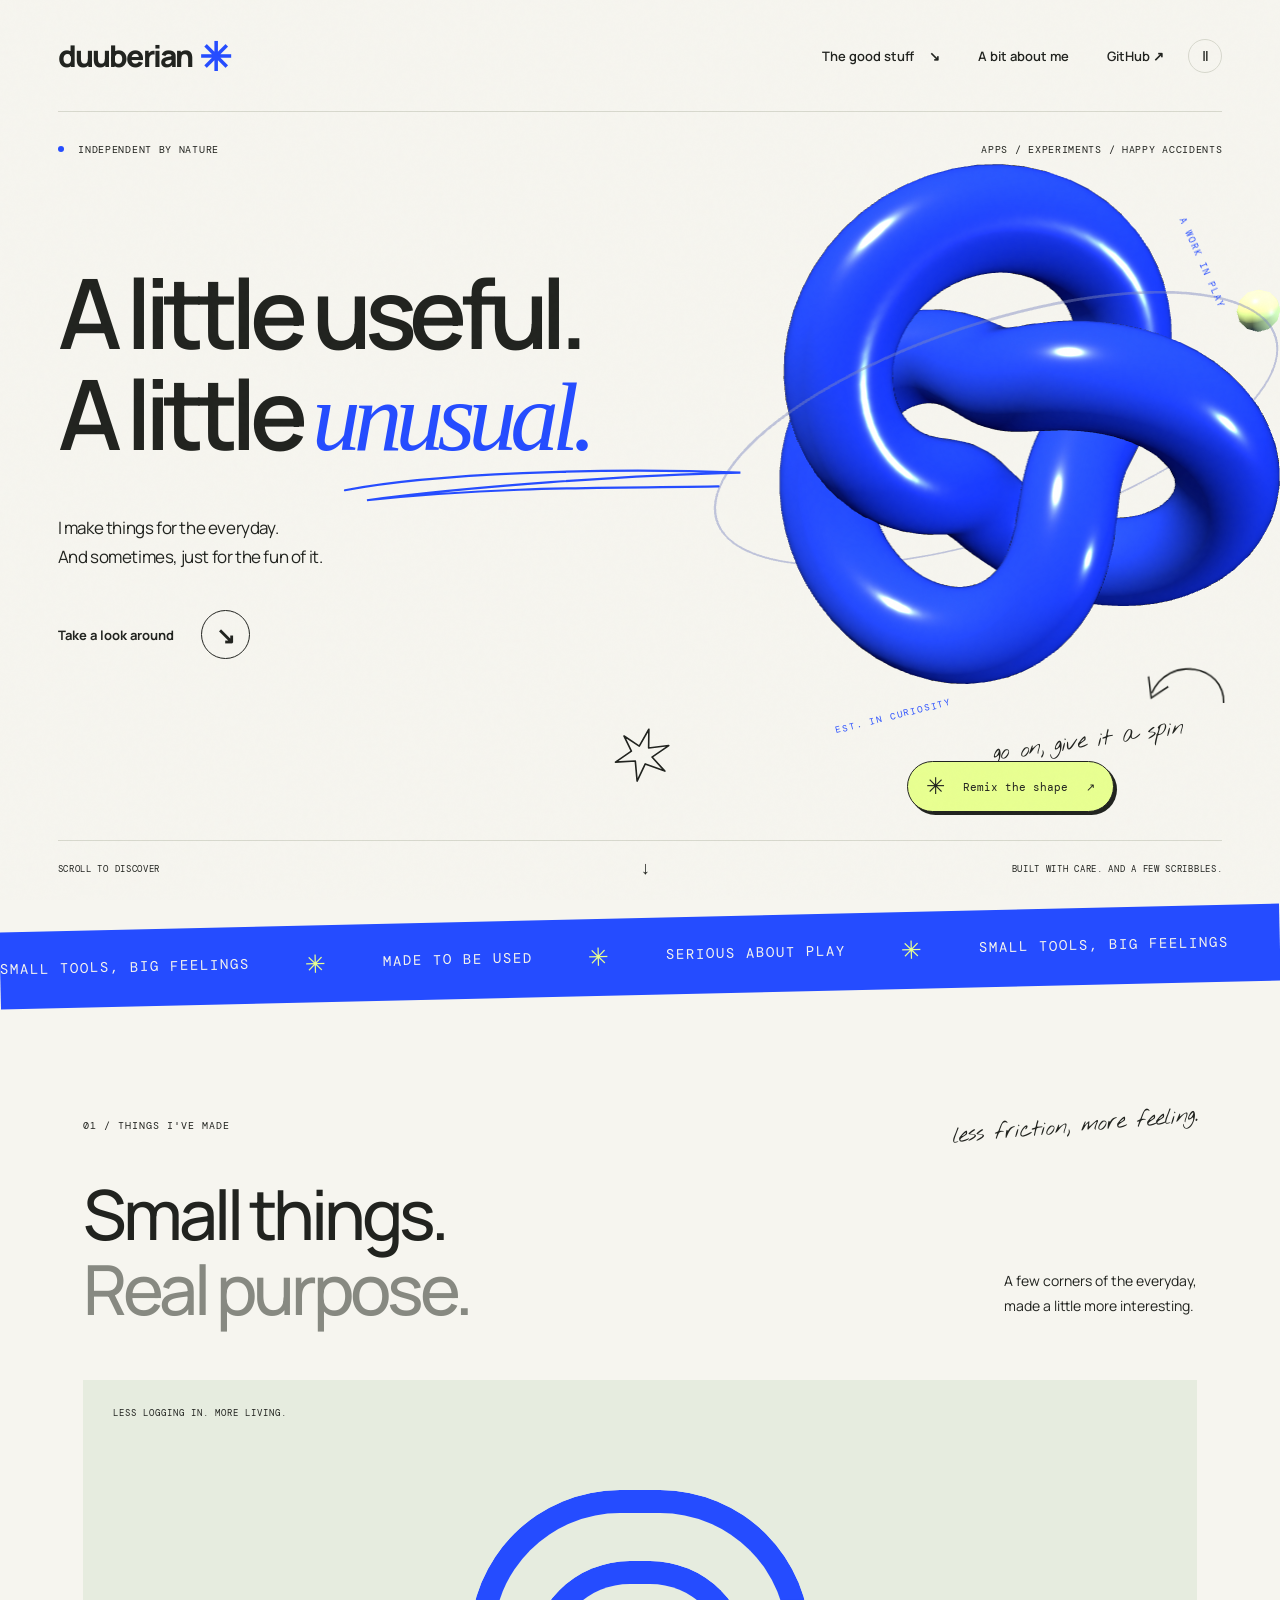
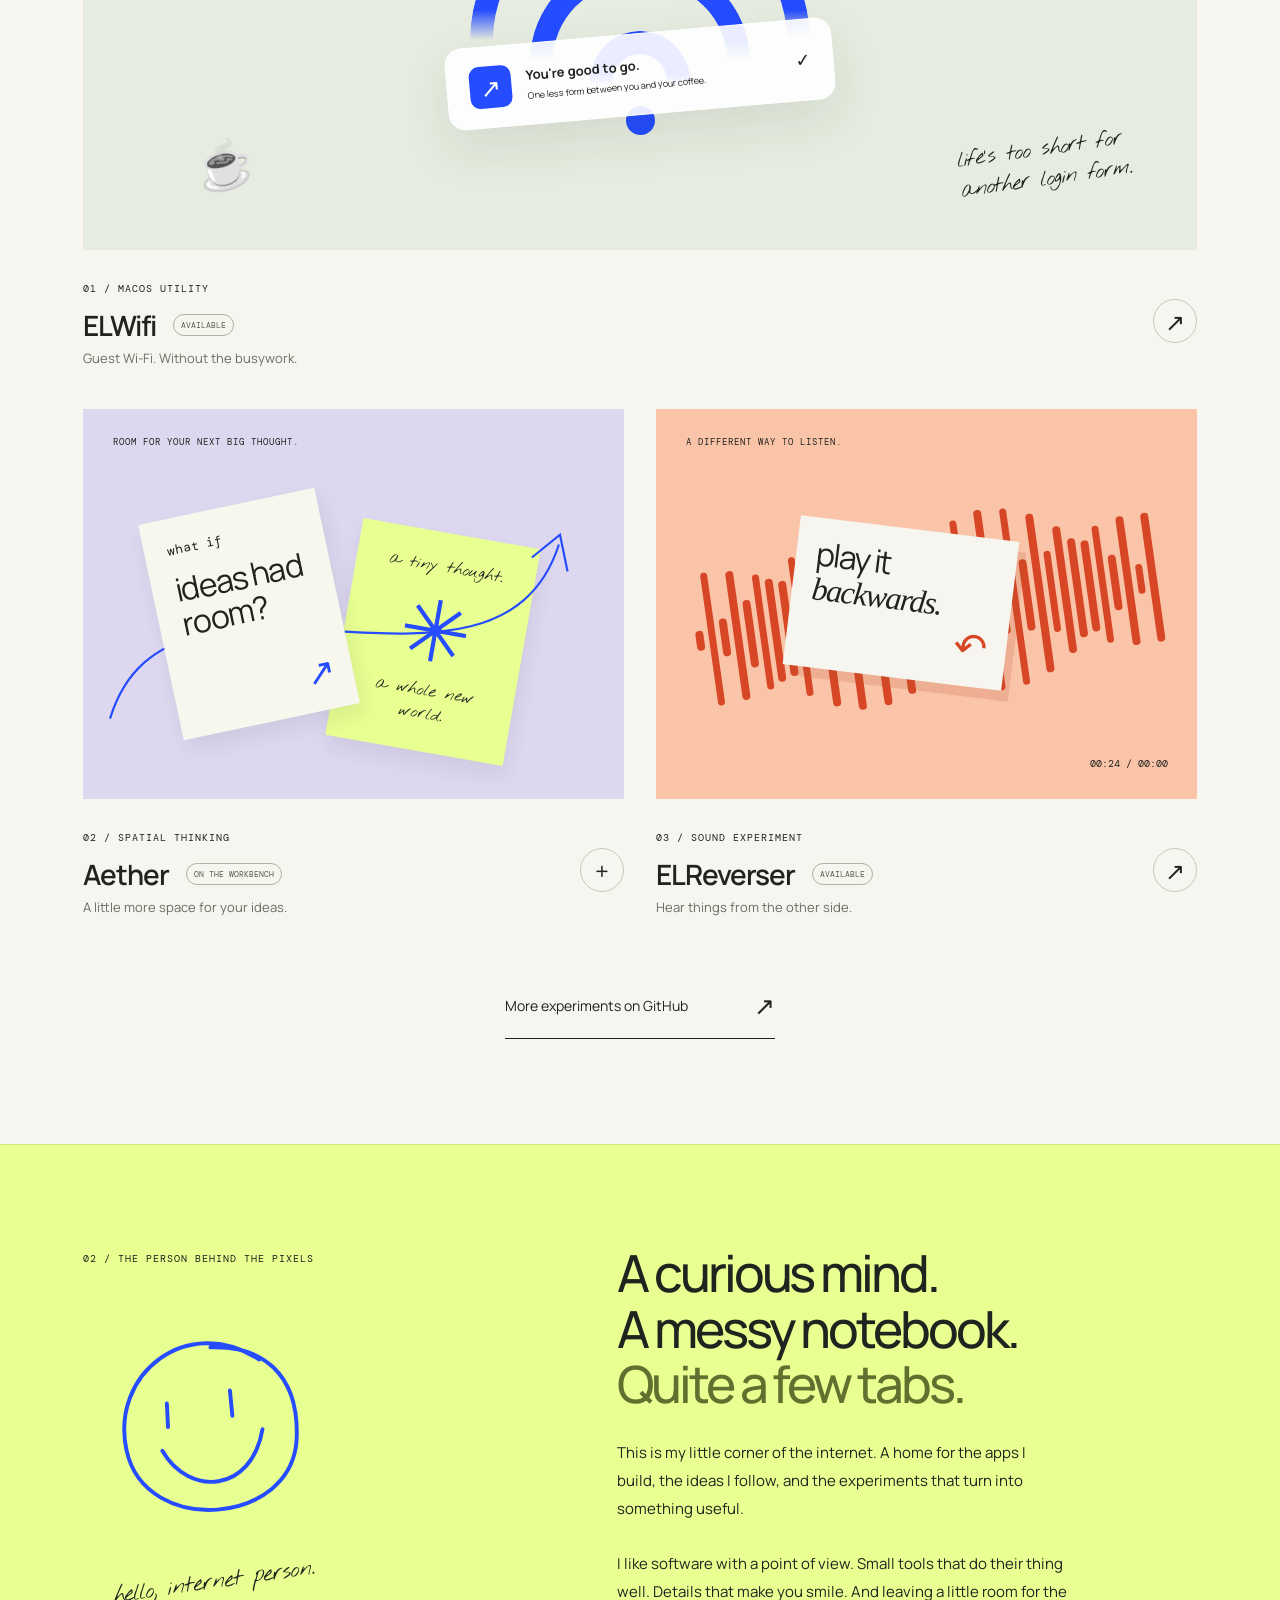
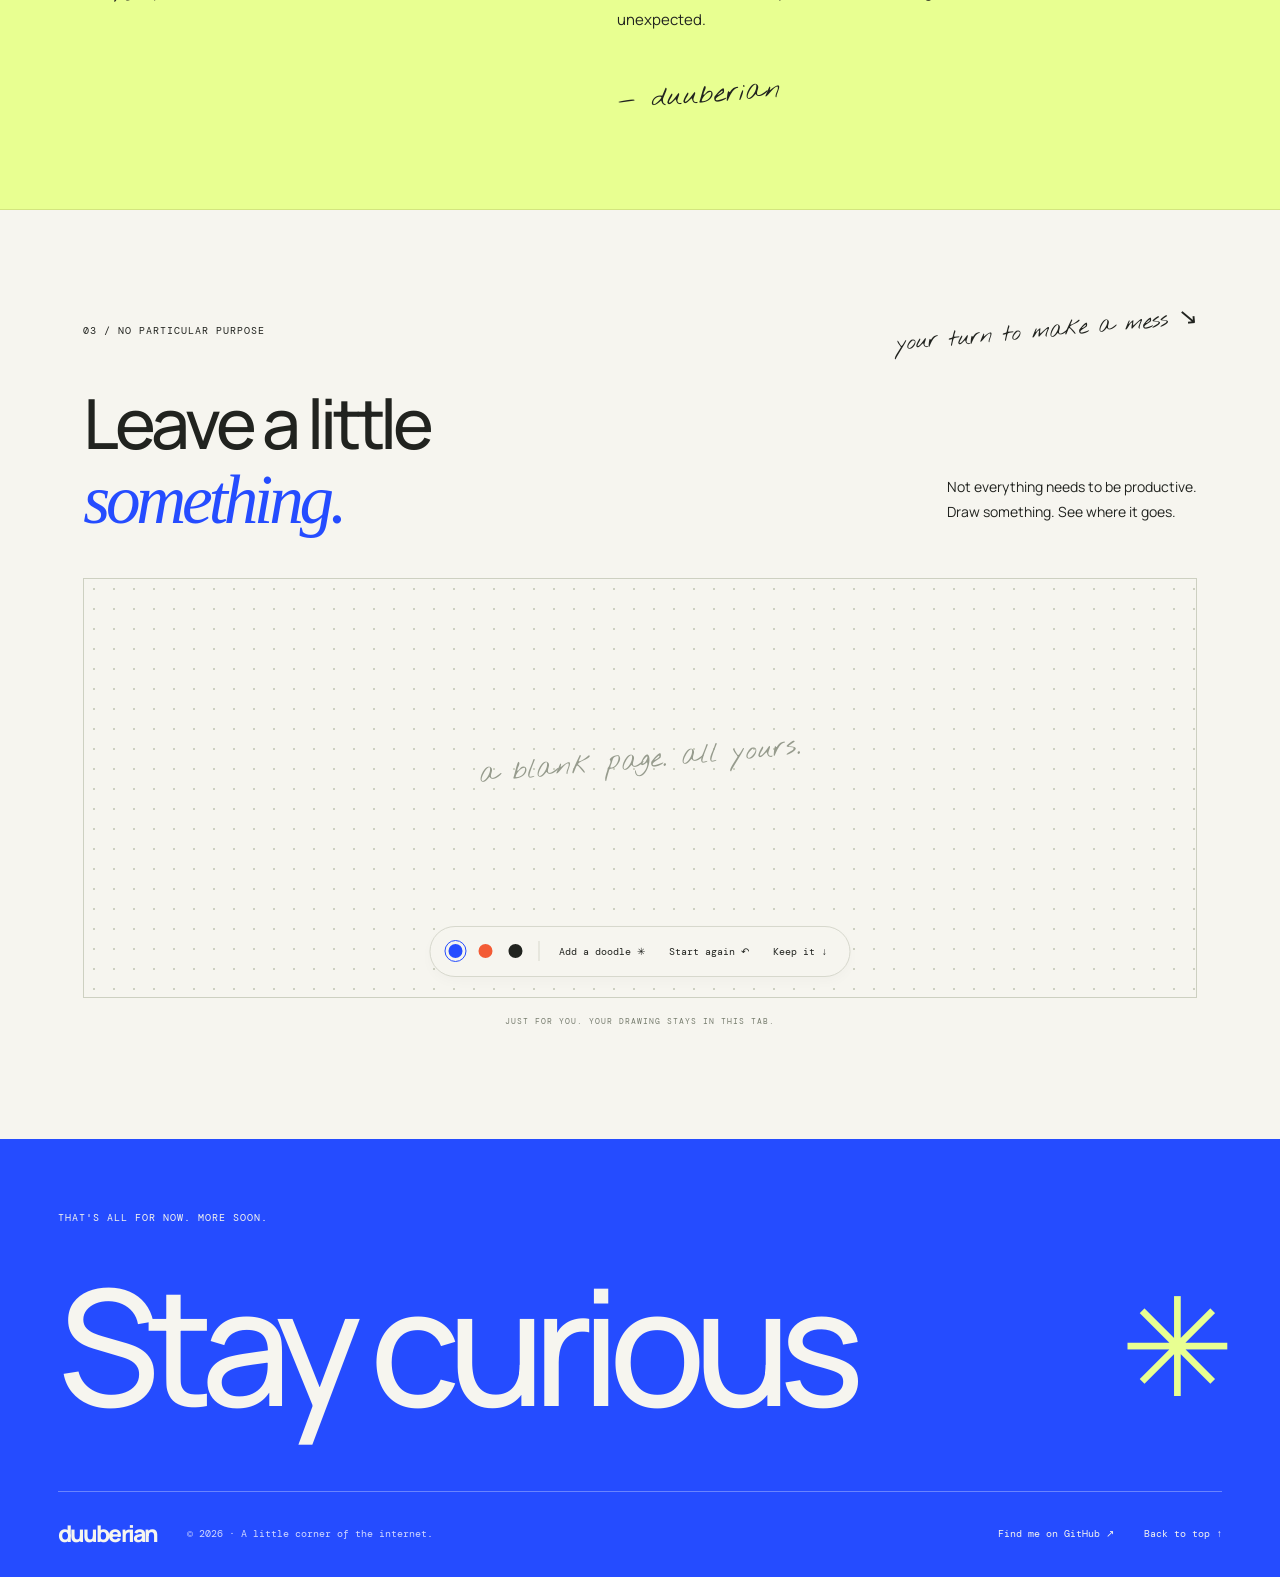
==== commit 0996d175: "Publish ELReverser download page and route homepage" ====
--- a/index.html
+++ b/index.html
@@ -178,8 +178,8 @@
           </button>
           <a
             class="project"
-            href="https://github.com/duuberian/ELReverser"
-            aria-label="Explore Audio Reverser on GitHub"
+            href="/elreverser/"
+            aria-label="Open ELReverser"
             ><div class="project-art audio-art">
               <span class="art-label">A DIFFERENT WAY TO LISTEN.</span>
               <div class="wave" aria-hidden="true"></div>
@@ -191,7 +191,7 @@
             <div class="project-info">
               <div>
                 <span class="eyebrow">03 / SOUND EXPERIMENT</span>
-                <h3>Audio Reverser</h3>
+                <h3>ELReverser<span class="project-tag">AVAILABLE</span></h3>
                 <p>Hear things from the other side.</p>
               </div>
               <span class="project-arrow">↗</span>
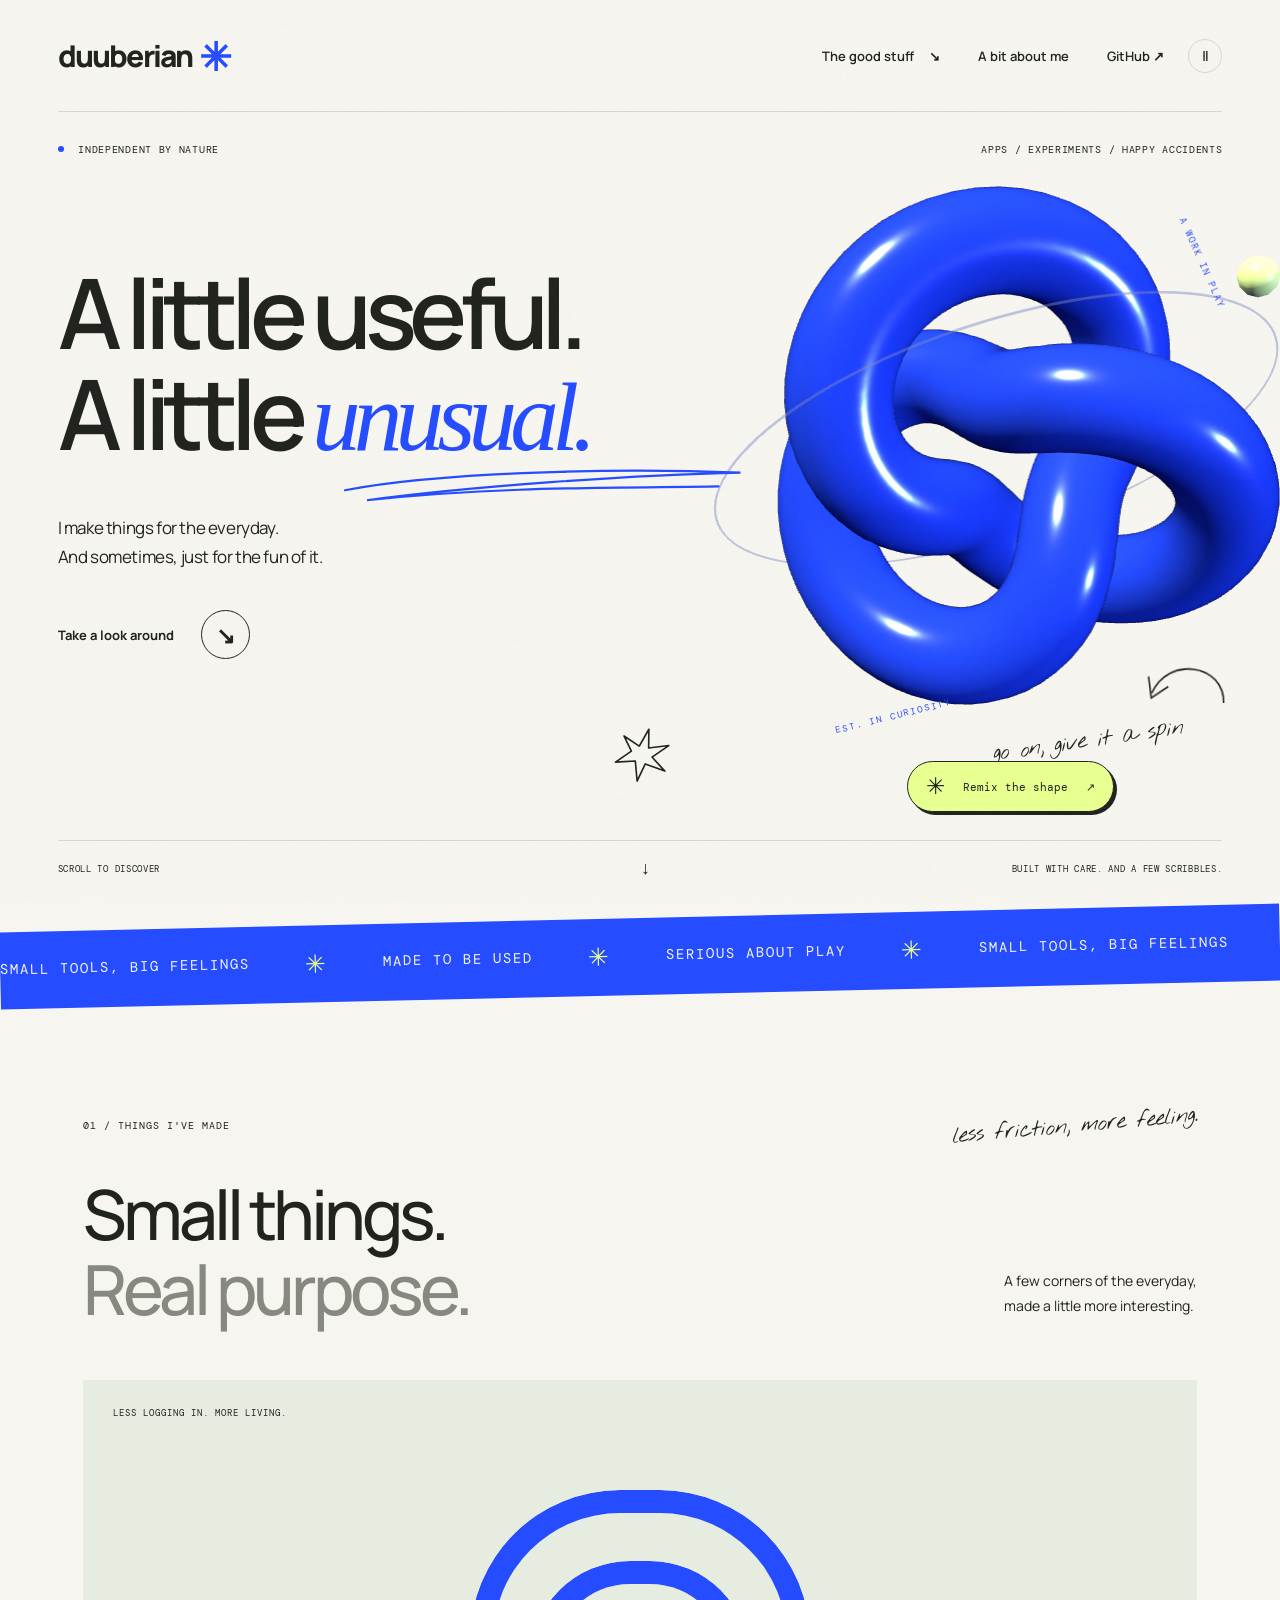
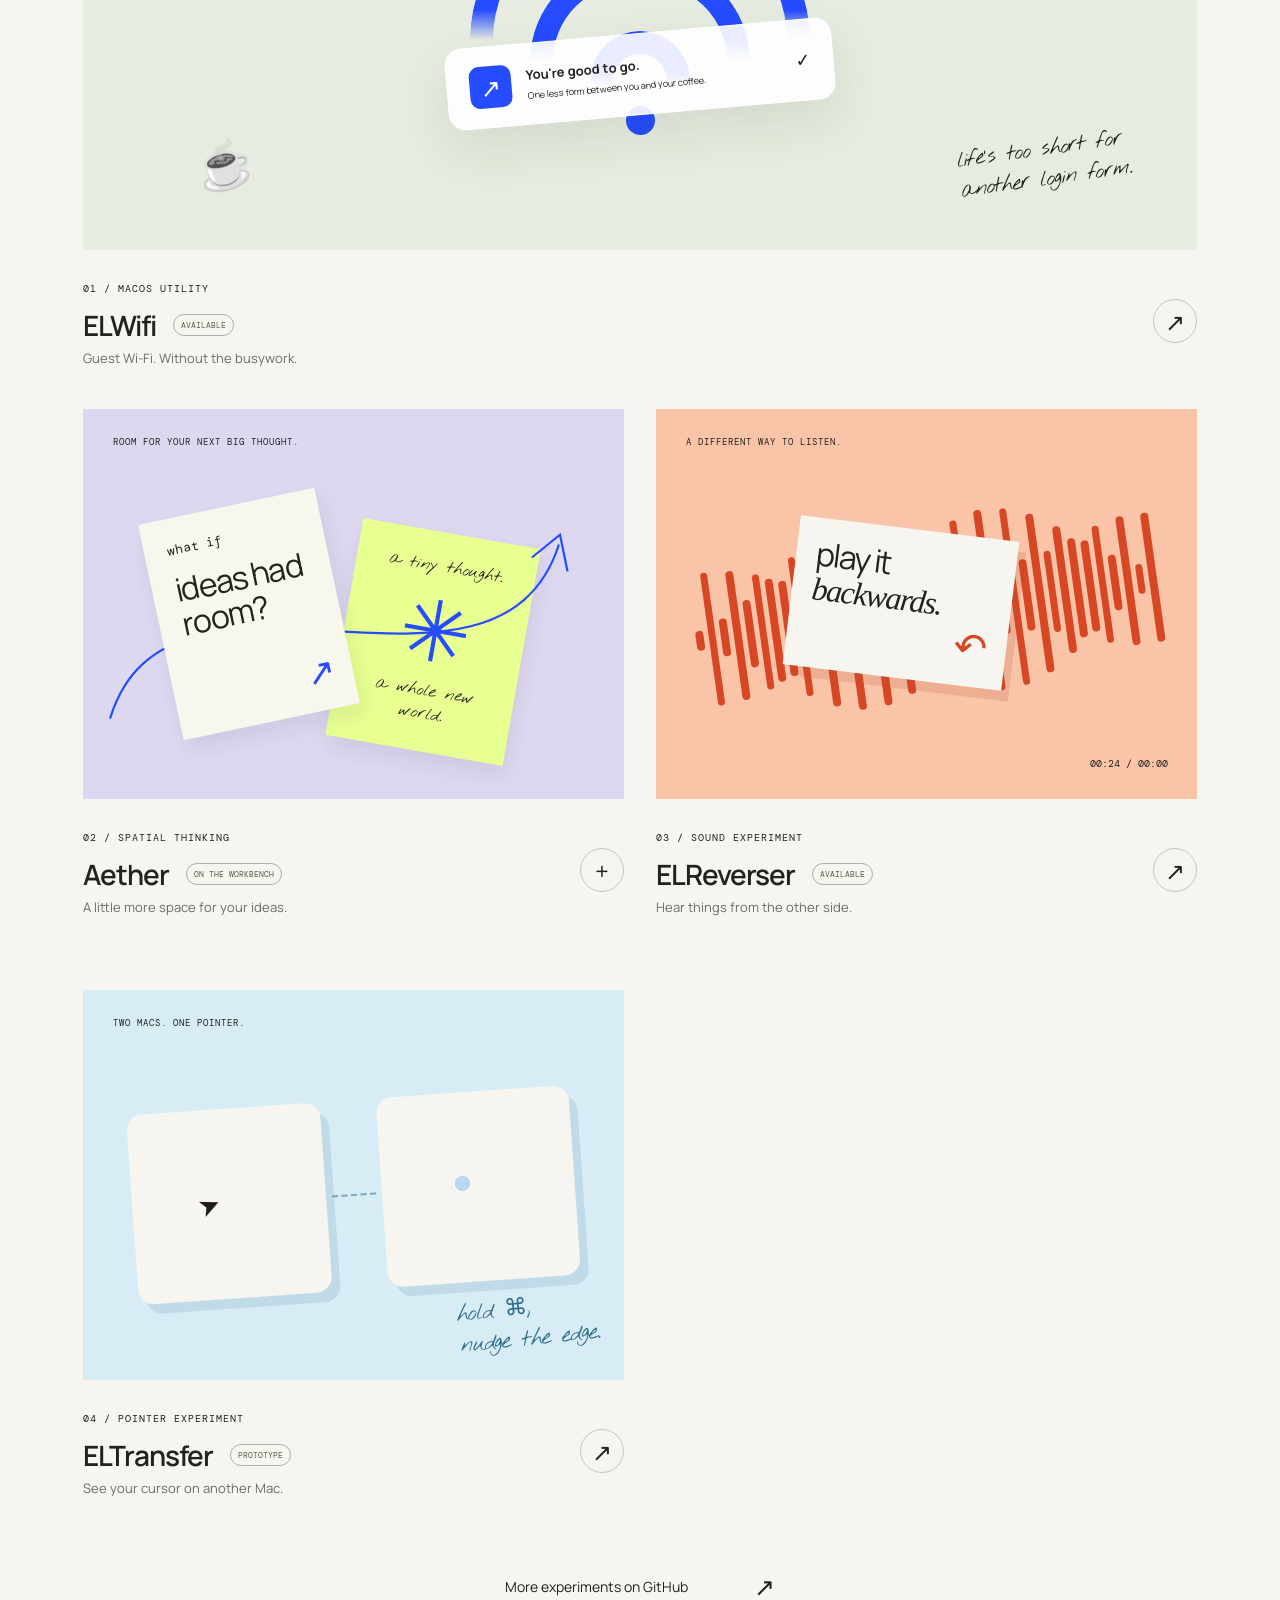
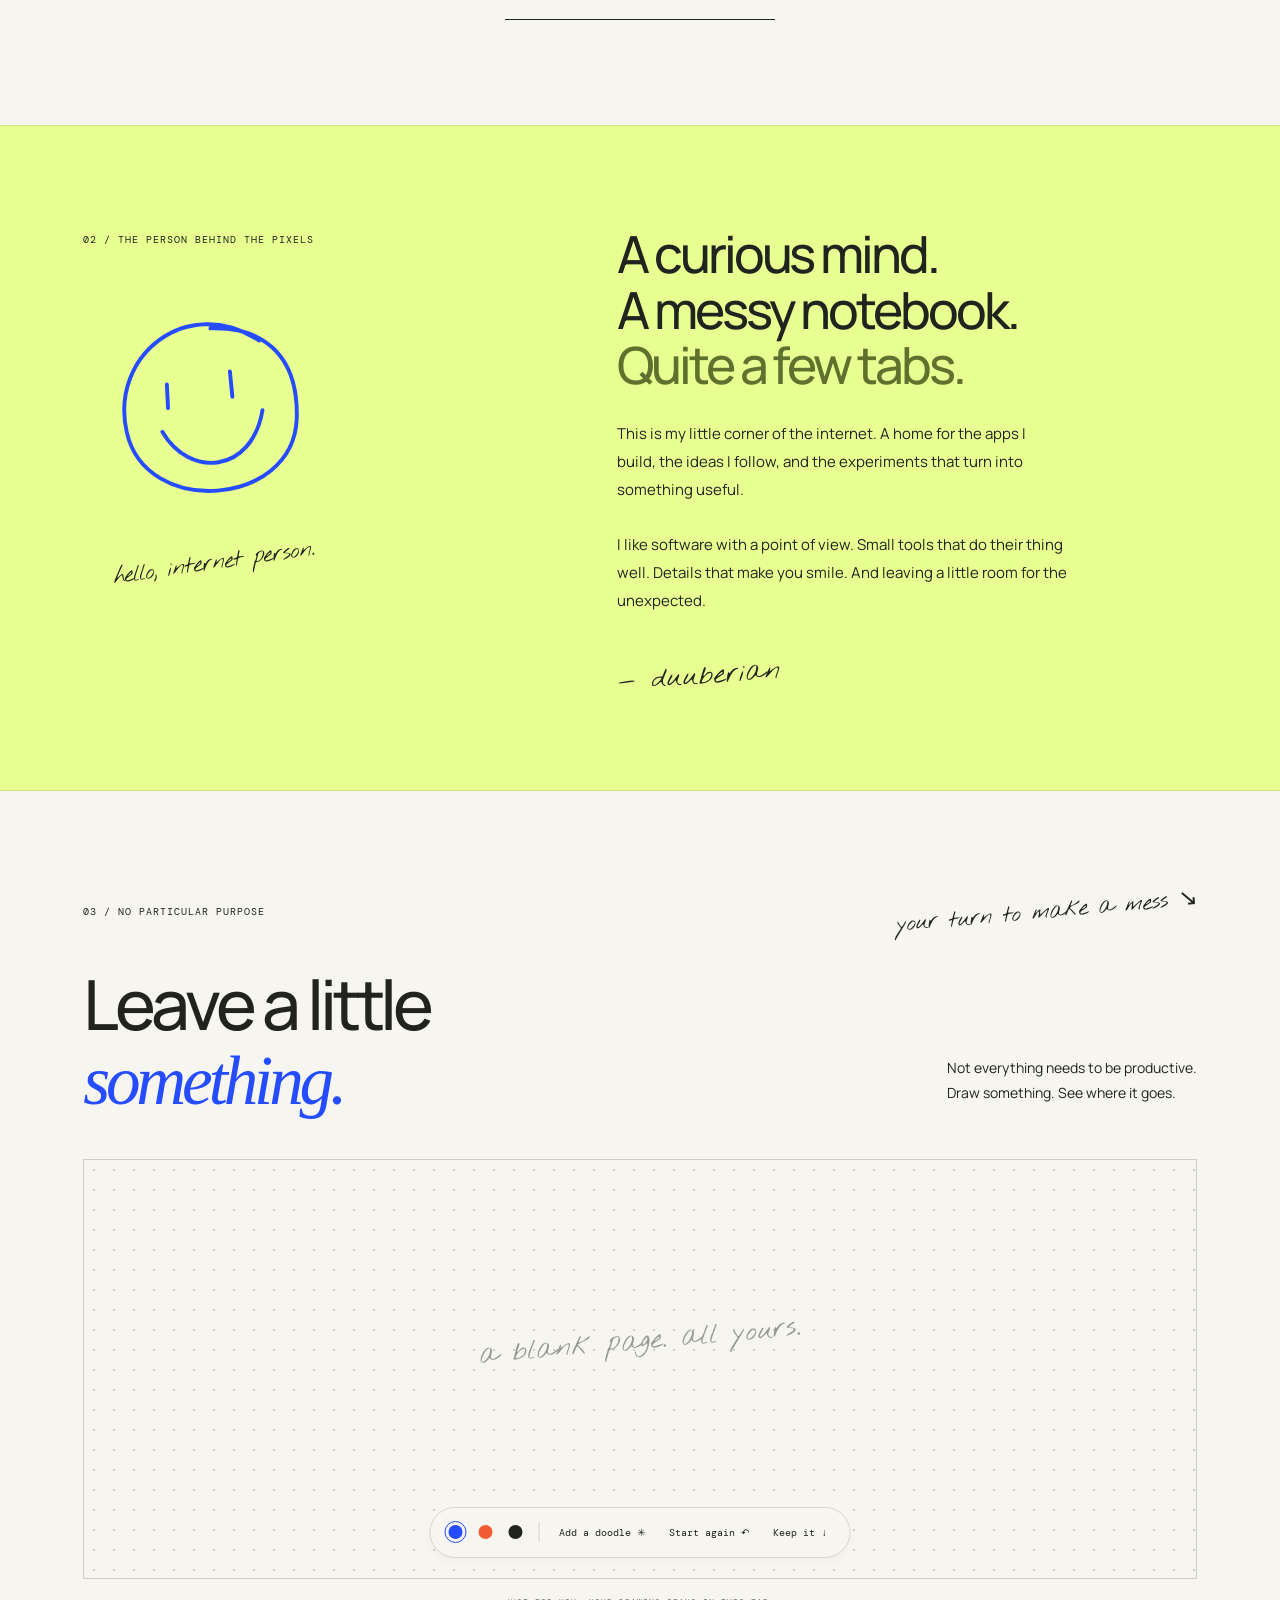
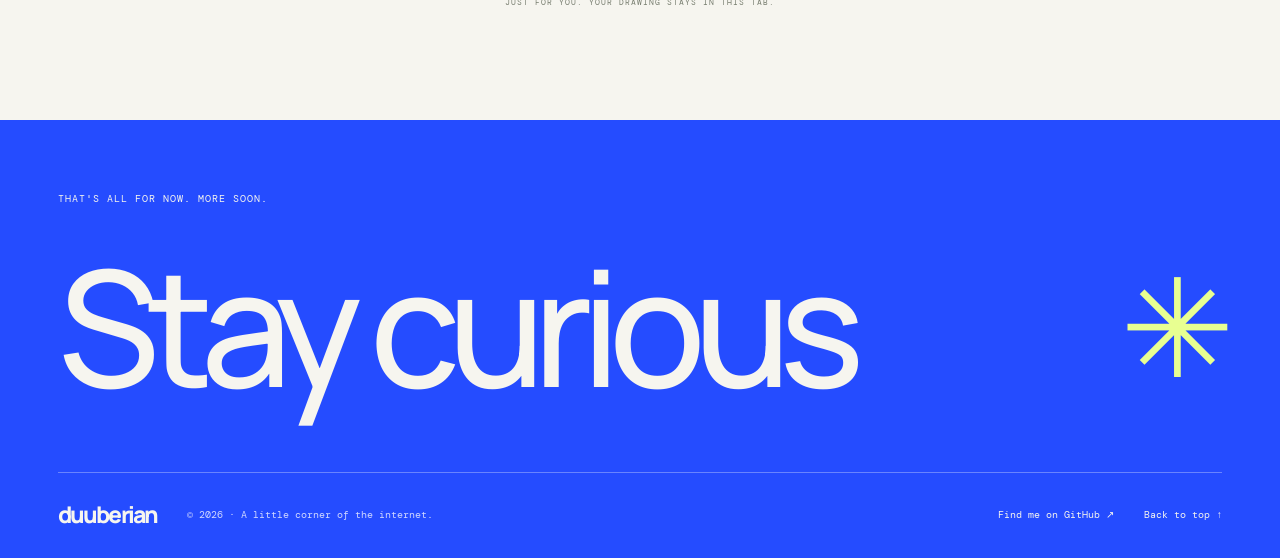
==== commit fd6733fa: "Publish ELTransfer download page and route homepage Add the ELTransfer prototype site under /eltrans" ====
--- a/index.html
+++ b/index.html
@@ -197,6 +197,28 @@
               <span class="project-arrow">↗</span>
             </div></a
           >
+          <a
+            class="project"
+            href="/eltransfer/"
+            aria-label="Open ELTransfer"
+            ><div class="project-art transfer-art">
+              <span class="art-label">TWO MACS. ONE POINTER.</span>
+              <div class="transfer-screens" aria-hidden="true">
+                <span class="transfer-screen"><i class="transfer-cursor">➤</i></span>
+                <span class="transfer-wire"></span>
+                <span class="transfer-screen"><i class="transfer-ghost"></i></span>
+              </div>
+              <span class="hand-note transfer-note">hold ⌘,<br />nudge the edge.</span>
+            </div>
+            <div class="project-info">
+              <div>
+                <span class="eyebrow">04 / POINTER EXPERIMENT</span>
+                <h3>ELTransfer<span class="project-tag">PROTOTYPE</span></h3>
+                <p>See your cursor on another Mac.</p>
+              </div>
+              <span class="project-arrow">↗</span>
+            </div></a
+          >
         </div>
         <a class="text-link" href="https://github.com/duuberian"
           >More experiments on GitHub <span>↗</span></a
--- a/home-assets/style.css
+++ b/home-assets/style.css
@@ -663,6 +663,70 @@
   right: 29px;
   font: 10px var(--mono);
 }
+.transfer-art {
+  background: #d7ecf4;
+}
+.transfer-screens {
+  position: absolute;
+  inset: 110px 9% 90px;
+  display: grid;
+  grid-template-columns: 1fr 44px 1fr;
+  align-items: center;
+  gap: 6px;
+  transform: rotate(-4deg);
+}
+.transfer-screen {
+  position: relative;
+  display: block;
+  height: 100%;
+  border-radius: 16px;
+  background: var(--paper);
+  box-shadow: 8px 10px 0 #2f6d8d22;
+}
+.transfer-wire {
+  display: block;
+  height: 0;
+  border-top: 2px dashed #2f6d8d;
+  opacity: 0.55;
+}
+.transfer-cursor {
+  position: absolute;
+  left: 34%;
+  top: 40%;
+  font-style: normal;
+  font-size: 26px;
+  color: #201d1a;
+  transform: rotate(-20deg);
+  transition: transform 0.5s, left 0.5s;
+}
+.transfer-ghost {
+  position: absolute;
+  left: 34%;
+  top: 40%;
+  width: 30px;
+  height: 30px;
+  border-radius: 50%;
+  background: #0a84ffbf;
+  box-shadow: inset 0 0 0 4px #fff;
+  opacity: 0.35;
+  transform: scale(0.7);
+  transition: transform 0.5s, opacity 0.5s, left 0.5s;
+}
+.project:hover .transfer-cursor,
+.project:hover .transfer-ghost {
+  left: 78%;
+}
+.project:hover .transfer-ghost {
+  opacity: 1;
+  transform: scale(1);
+}
+.transfer-note {
+  position: absolute;
+  transform: rotate(-6deg);
+  right: 26px;
+  bottom: 26px;
+  color: #2f6d8d;
+}
 .text-link {
   display: flex;
   align-items: center;
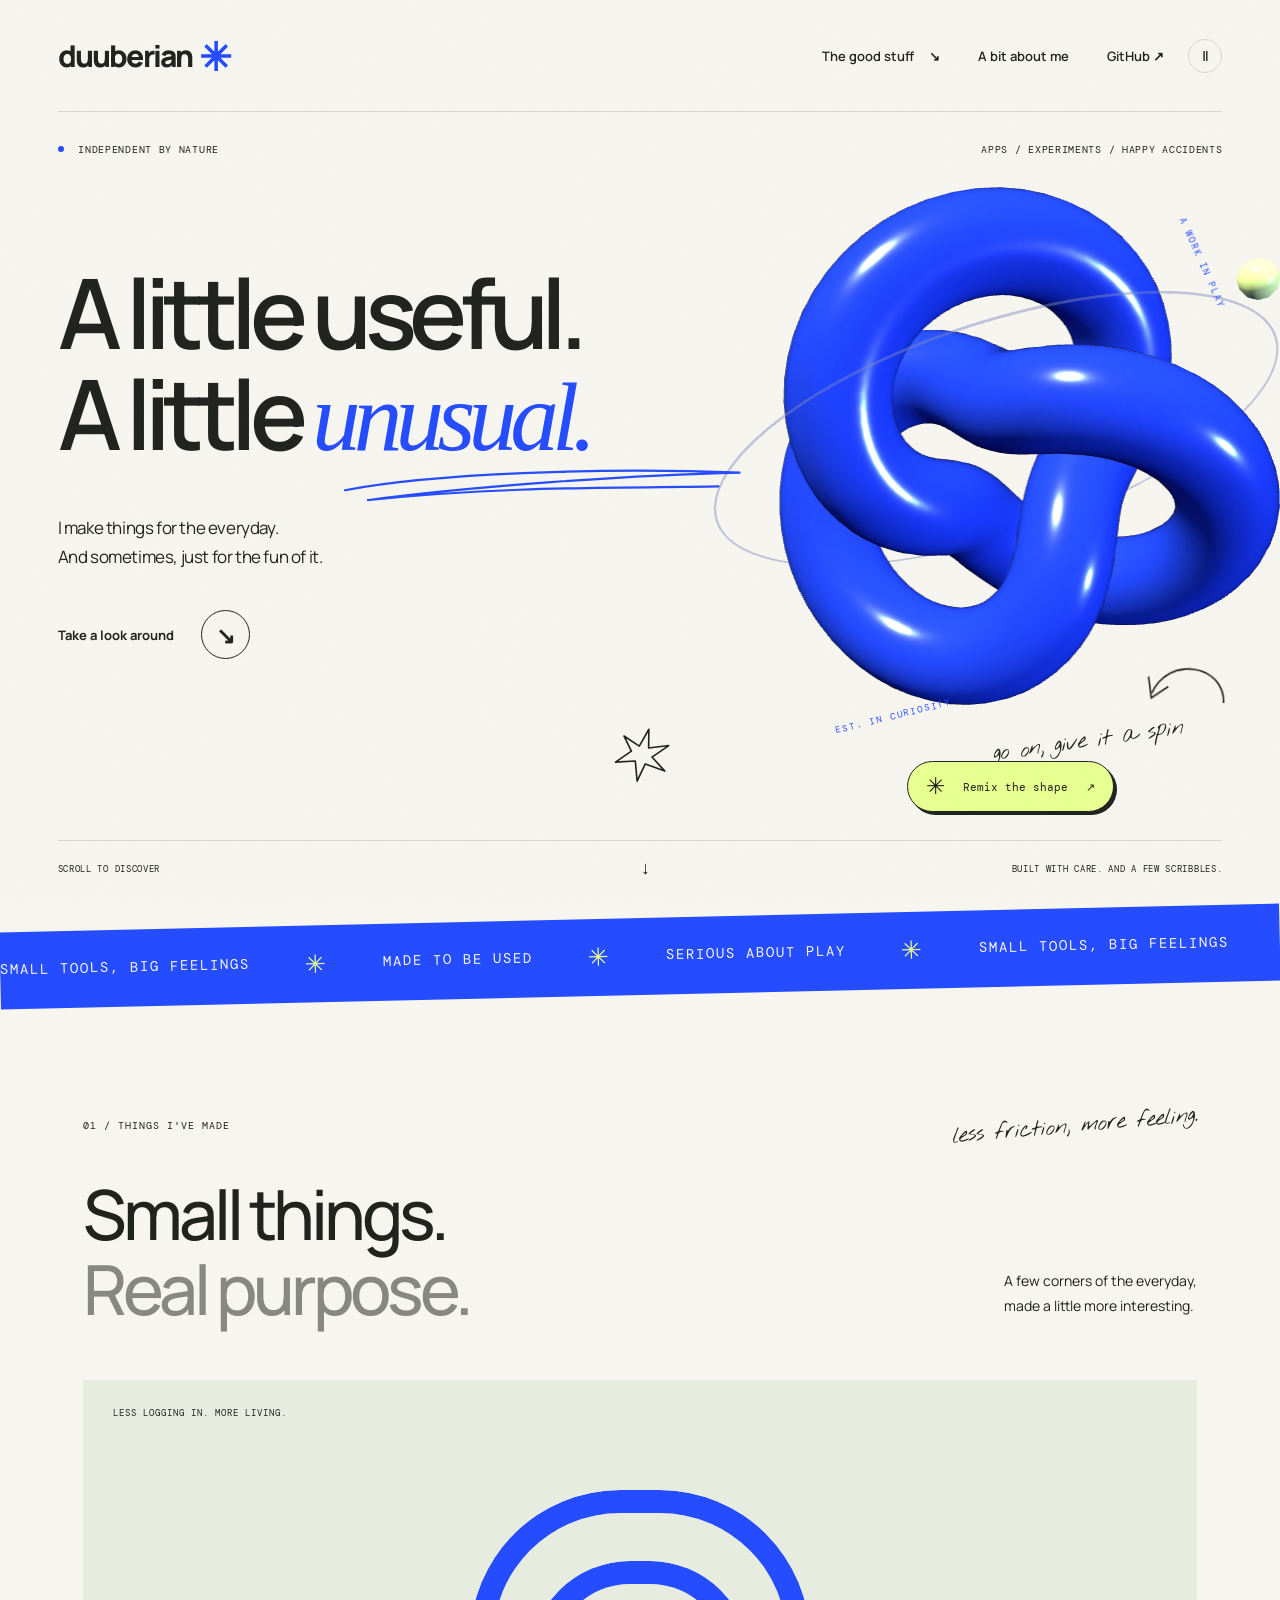
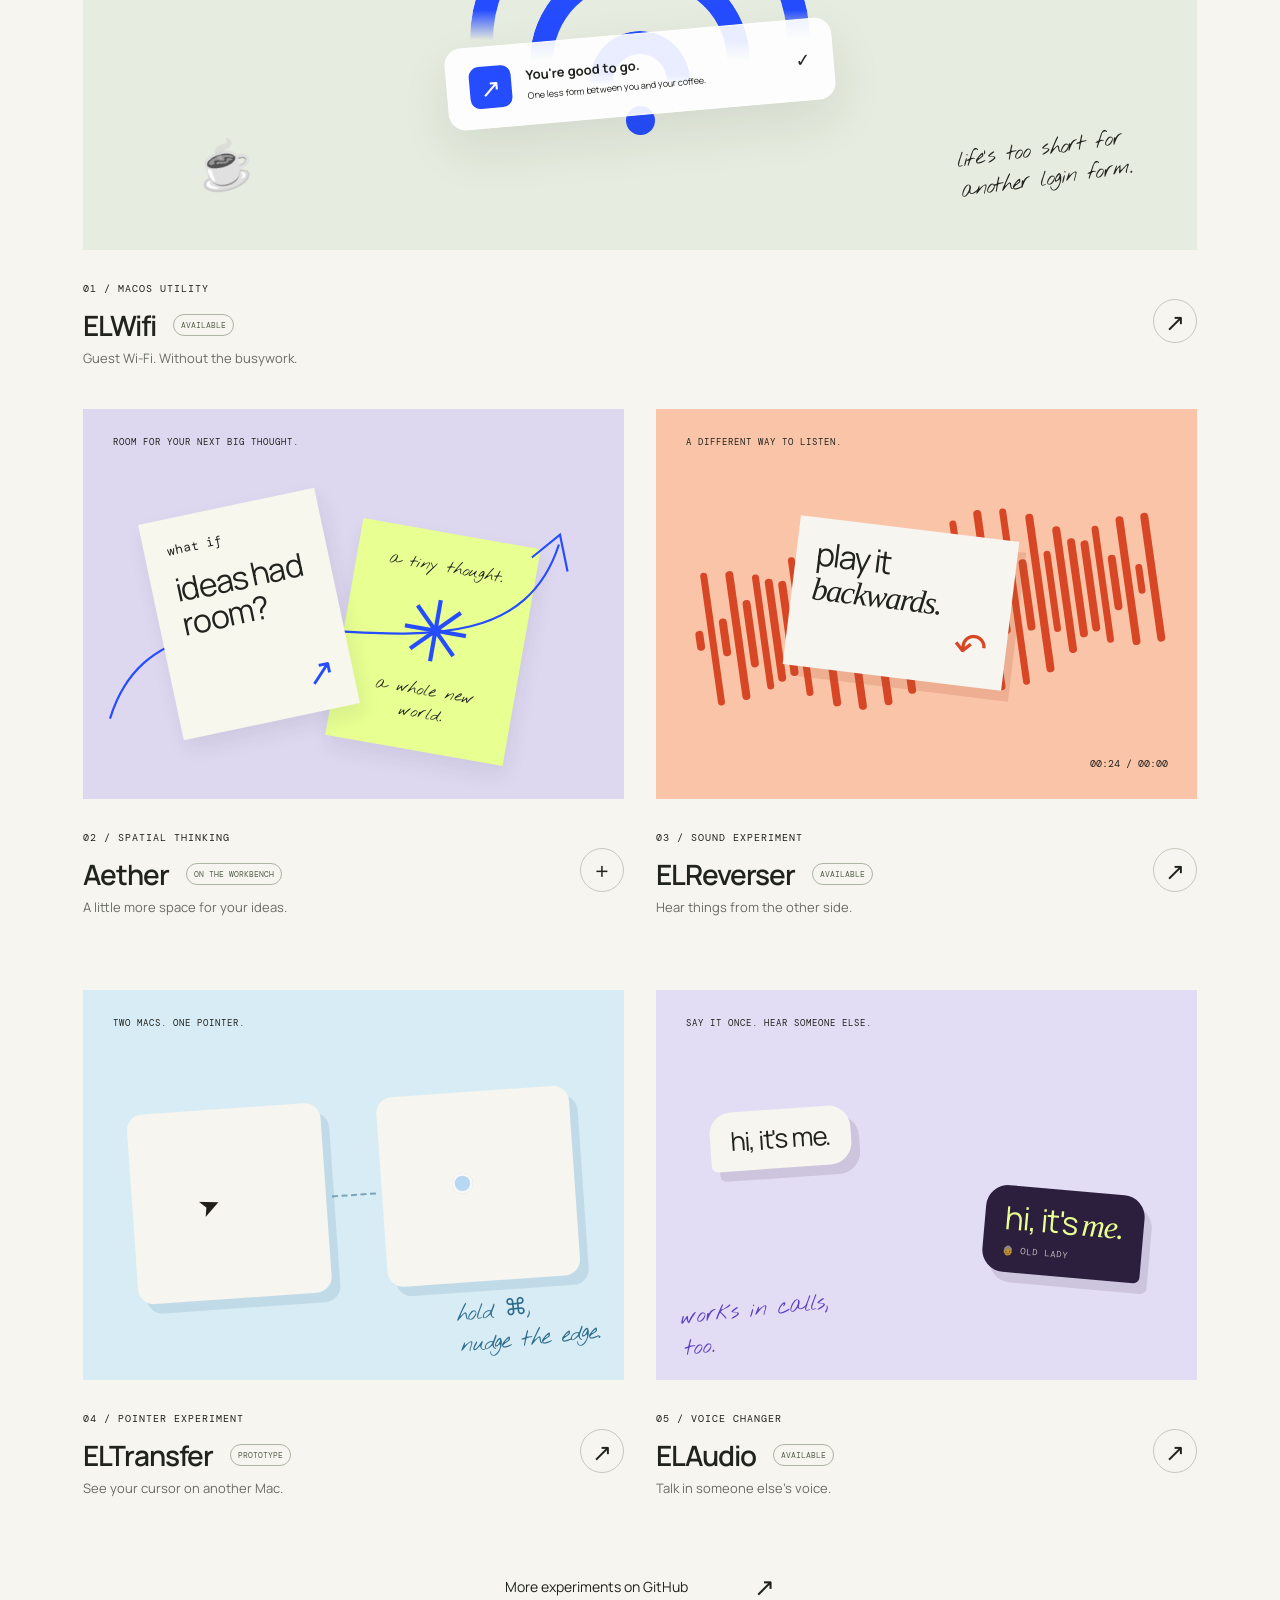
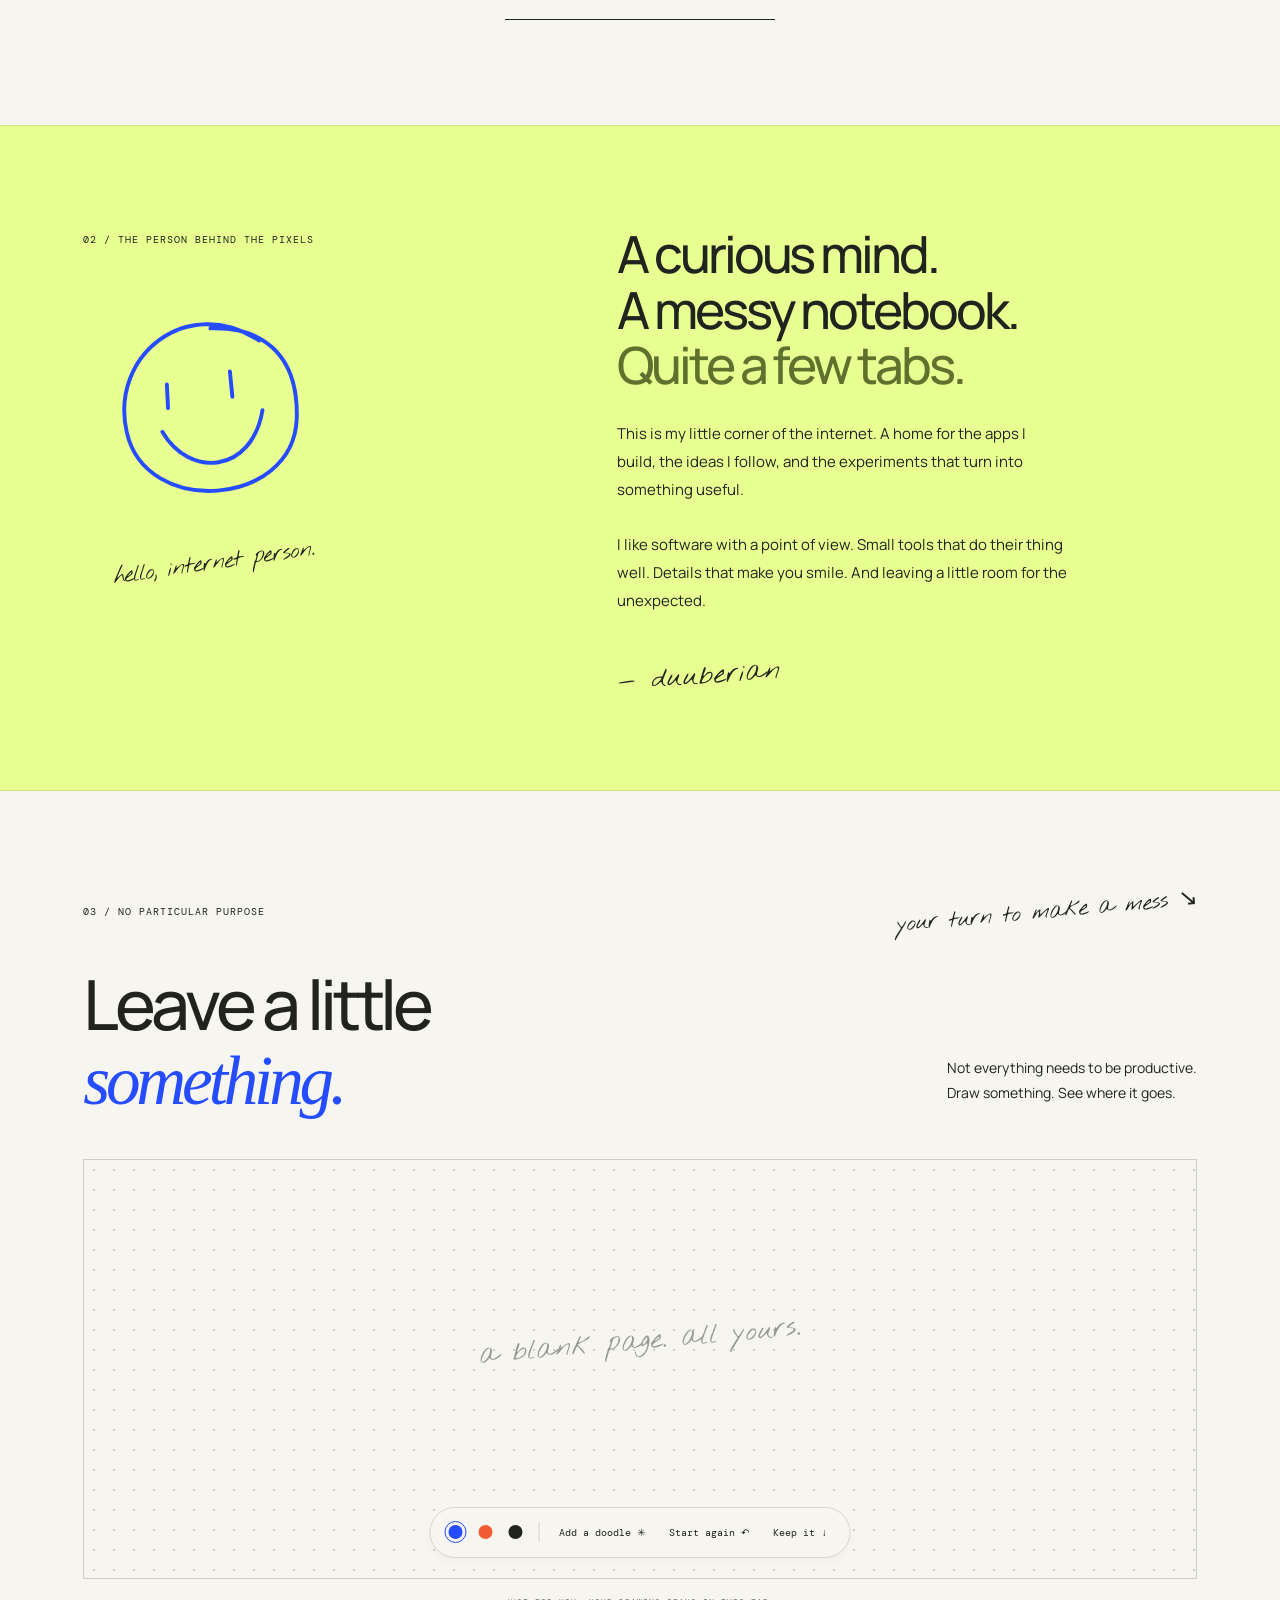
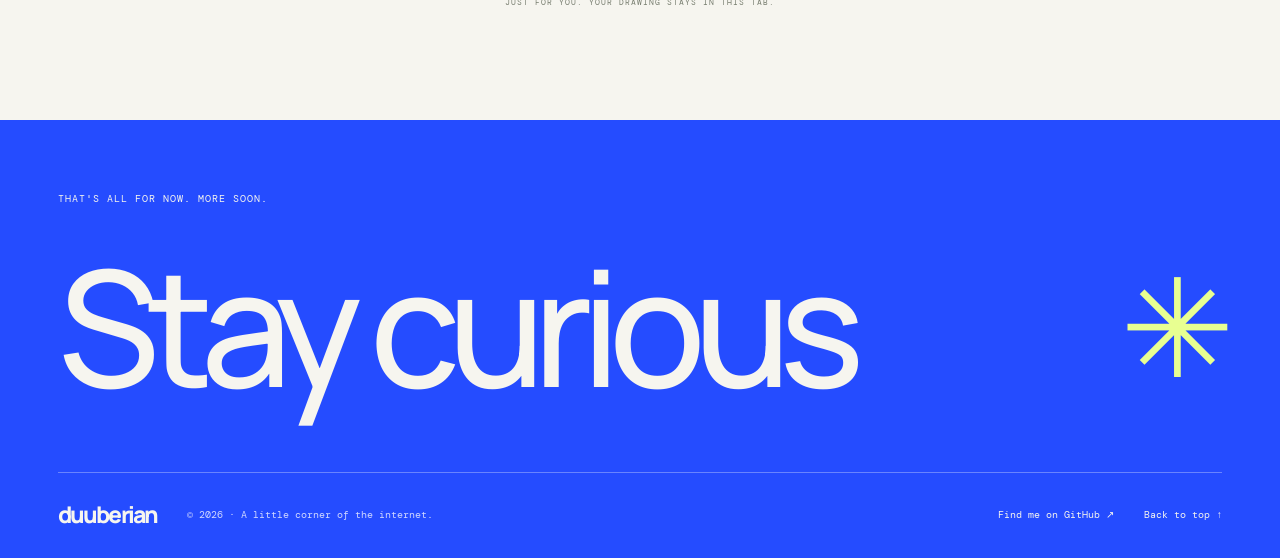
==== commit b041c776: "Add ELAudio page, download and homepage card ELAudio is the Mac voice changer (formerly EL Voice Cha" ====
--- a/index.html
+++ b/index.html
@@ -219,6 +219,27 @@
               <span class="project-arrow">↗</span>
             </div></a
           >
+          <a
+            class="project"
+            href="/elaudio/"
+            aria-label="Open ELAudio"
+            ><div class="project-art voice-art">
+              <span class="art-label">SAY IT ONCE. HEAR SOMEONE ELSE.</span>
+              <div class="voice-bubbles" aria-hidden="true">
+                <span class="voice-bubble voice-in">hi, it's me.</span>
+                <span class="voice-bubble voice-out">hi, it's <em>me.</em><small>👵 OLD LADY</small></span>
+              </div>
+              <span class="hand-note voice-note">works in calls,<br />too.</span>
+            </div>
+            <div class="project-info">
+              <div>
+                <span class="eyebrow">05 / VOICE CHANGER</span>
+                <h3>ELAudio<span class="project-tag">AVAILABLE</span></h3>
+                <p>Talk in someone else's voice.</p>
+              </div>
+              <span class="project-arrow">↗</span>
+            </div></a
+          >
         </div>
         <a class="text-link" href="https://github.com/duuberian"
           >More experiments on GitHub <span>↗</span></a
--- a/home-assets/style.css
+++ b/home-assets/style.css
@@ -727,6 +727,61 @@
   bottom: 26px;
   color: #2f6d8d;
 }
+.voice-art {
+  background: #e3dcf5;
+}
+.voice-bubbles {
+  position: absolute;
+  inset: 95px 10% 80px;
+  display: flex;
+  flex-direction: column;
+  justify-content: center;
+  gap: 22px;
+}
+.voice-bubble {
+  position: relative;
+  align-self: flex-start;
+  padding: 16px 20px;
+  border-radius: 22px 22px 22px 6px;
+  background: var(--paper);
+  font-size: 26px;
+  letter-spacing: -1.2px;
+  line-height: 1.05;
+  box-shadow: 8px 10px 0 #2b1f3d1f;
+  transform: rotate(-4deg);
+  transition: transform 0.5s;
+}
+.voice-out {
+  align-self: flex-end;
+  border-radius: 22px 22px 6px 22px;
+  background: #2b1f3d;
+  color: var(--lime);
+  font-size: 32px;
+  transform: rotate(5deg);
+}
+.voice-out em {
+  font-family: Georgia;
+}
+.voice-out small {
+  display: block;
+  margin-top: 8px;
+  font: 9px var(--mono);
+  letter-spacing: 1px;
+  color: #f6f5efb3;
+}
+.project:hover .voice-in {
+  transform: rotate(-1deg) translateX(10px);
+}
+.project:hover .voice-out {
+  transform: rotate(-3deg) scale(1.04);
+}
+.voice-note {
+  position: absolute;
+  left: 26px;
+  bottom: 24px;
+  transform: rotate(-6deg);
+  color: #5b3fc4;
+}
 .text-link {
   display: flex;
   align-items: center;
@@ -1421,3 +1476,20 @@
 html {
   overflow-x: clip;
 }
+@media (max-width: 700px) {
+  .voice-bubbles {
+    inset: 60px 8% 60px;
+    gap: 16px;
+  }
+  .voice-bubble {
+    font-size: 21px;
+    padding: 13px 16px;
+  }
+  .voice-out {
+    font-size: 25px;
+  }
+  .voice-note {
+    font-size: 15px;
+    bottom: 18px;
+  }
+}
